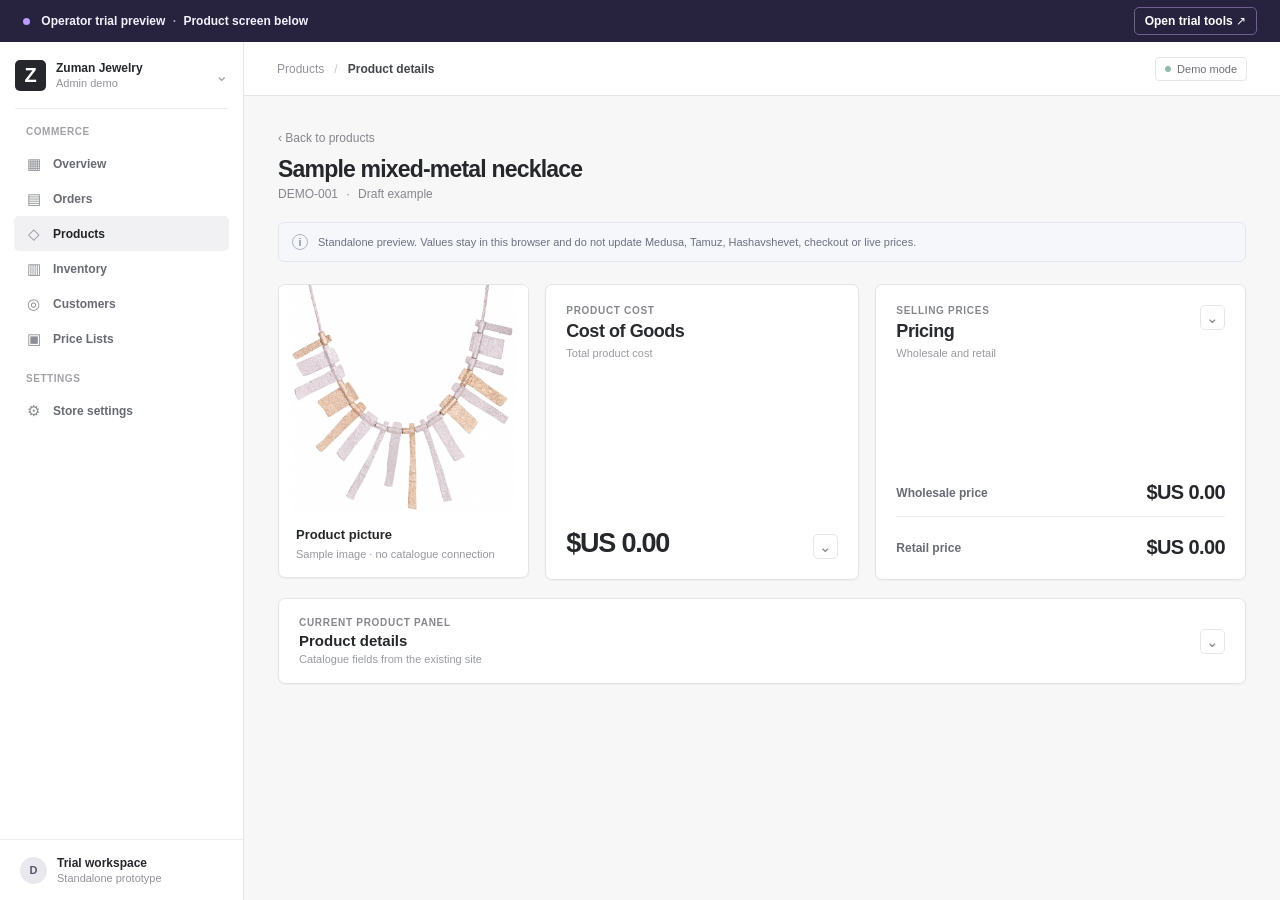
==== product-economics/index.html @ 05da5d75 "Mirror current product fields and replace gemstone choices" ====
<!doctype html>
<html lang="en">
<head>
  <meta charset="utf-8">
  <meta name="viewport" content="width=device-width,initial-scale=1">
  <title>Product details | Zuman Admin Trial</title>
  <meta name="description" content="Standalone Medusa-style product cost and pricing trial.">
  <link rel="stylesheet" href="./style.css">
  <script src="./app.js" defer></script>
</head>
<body>
  <div class="trial-rail">
    <span><span class="rail-dot"></span> Operator trial preview <span class="rail-separator">·</span> Product screen below</span>
    <button type="button" id="openTrial" class="rail-button">Open trial tools <span aria-hidden="true">↗</span></button>
  </div>
  <div class="app-shell">
    <aside class="sidebar" aria-label="Admin navigation">
      <div class="store-switch"><span class="store-icon">Z</span><span><strong>Zuman Jewelry</strong><small>Admin demo</small></span><span class="chevron">⌄</span></div>
      <div class="nav-group"><span class="nav-label">Commerce</span><span class="nav-item"><span class="nav-icon">▦</span>Overview</span><span class="nav-item"><span class="nav-icon">▤</span>Orders</span><span class="nav-item active" aria-current="page"><span class="nav-icon">◇</span>Products</span><span class="nav-item"><span class="nav-icon">▥</span>Inventory</span><span class="nav-item"><span class="nav-icon">◎</span>Customers</span><span class="nav-item"><span class="nav-icon">▣</span>Price Lists</span></div>
      <div class="nav-group"><span class="nav-label">Settings</span><span class="nav-item"><span class="nav-icon">⚙</span>Store settings</span></div>
      <div class="sidebar-bottom"><span class="avatar">D</span><span><strong>Trial workspace</strong><small>Standalone prototype</small></span></div>
    </aside>
    <div class="main-shell">
      <header class="topbar"><div class="breadcrumb"><span>Products</span><span class="crumb-sep">/</span><strong>Product details</strong></div><span class="demo-pill"><span class="demo-dot"></span> Demo mode</span></header>
      <main class="page">
        <div class="page-heading"><div><span class="back-link">‹ Back to products</span><h1>Sample mixed-metal necklace</h1><p><span id="productCodePreview">DEMO-001</span> <span class="dot-sep">·</span> Draft example</p></div></div>
        <div class="notice" role="note"><span class="notice-icon">i</span><span>Standalone preview. Values stay in this browser and do not update Medusa, Tamuz, Hashavshevet, checkout or live prices.</span></div>
        <div class="key-grid">
          <section class="card image-card" aria-label="Sample product picture">
            <div class="image-wrap"><img id="productPhoto" src="./sample-product.png" alt="Sample mixed-metal necklace supplied for the prototype"></div>
            <div class="image-caption"><strong>Product picture</strong><span id="productImageCaption">Sample image · no catalogue connection</span></div>
          </section>
          <details id="costPanel" class="card detail-card cost-card">
            <summary>
              <span class="summary-heading"><span class="eyebrow">Product cost</span><strong>Cost of Goods</strong><small>Total product cost</small></span>
              <span class="summary-bottom"><strong id="costOverview" class="overview-value">$US 0.00</strong><span class="expand-control" aria-hidden="true">⌄</span></span>
            </summary>
            <div class="detail-body">
              <div class="field-row">
                <label for="totalCost">Total Product Cost <span class="help" tabindex="0" aria-label="Total Product Cost help">?<span class="tip">Your known manufacturing cost for one product. Optional components do not change this number unless you apply their subtotal.</span></span></label>
                <div class="input-money"><span>$US</span><input id="totalCost" type="number" min="0" step="0.01" inputmode="decimal" placeholder="0.00"><small>per product</small></div>
              </div>
              <div class="component-section">
                <div class="section-label"><strong>Components</strong><small>Optional. Add only those used in this product.</small></div>
                <div id="componentFields" class="component-fields"><p class="empty-components">No components added</p></div>
                <label class="select-label" for="componentSelect">Add a component</label>
                <select id="componentSelect" class="component-select" aria-label="Add a component">
                  <option value="">+ Add component</option>
                  <option value="silver">Silver</option>
                  <option value="gold">Gold</option>
                  <option value="brass">Brass</option>
                  <option value="gemstones">Gemstones</option>
                  <option value="production">Production</option>
                  <option value="plating">Plating</option>
                  <option value="packaging">Packaging</option>
                  <option value="other">Other</option>
                </select>
                <div id="dealerMarkupRow" class="dealer-markup" hidden><label for="dealerMarkup">Dealer markup <span class="help" tabindex="0" aria-label="Dealer markup help">?<span class="tip">Added to live metal spot rates and entered supplier quotes for this product. Default 5%; editable.</span></span></label><div class="input-money"><input id="dealerMarkup" type="number" min="0" step="0.1" inputmode="decimal" value="5"><span>%</span></div></div>
                <div class="calc-row"><span>Component subtotal</span><strong id="componentSubtotal">$US 0.00</strong></div>
                <button type="button" class="btn btn-secondary" id="adoptSubtotal" disabled>Use subtotal as total cost</button>
                <p id="componentsStatus" class="action-status" role="status" aria-live="polite"></p>
              </div>
            </div>
          </details>
          <details id="pricingPanel" class="card detail-card pricing-card">
            <summary>
              <span class="summary-heading"><span class="eyebrow">Selling prices</span><strong>Pricing</strong><small>Wholesale and retail</small></span>
              <span class="price-overview">
                <span><small>Wholesale price</small><strong id="wholesaleOverview">$US 0.00</strong></span>
                <span><small>Retail price</small><strong id="retailOverview">$US 0.00</strong></span>
              </span>
              <span class="expand-control" aria-hidden="true">⌄</span>
            </summary>
            <div class="detail-body">
              <div class="field-row">
                <label for="commercialBase">Base price <span class="help" tabindex="0" aria-label="Base price help">?<span class="tip">The operator-entered pricing floor for this product. Wholesale and retail prices are this base multiplied by their respective factors. It is independent of Cost of Goods.</span></span></label>
                <div class="input-money"><span>$US</span><input id="commercialBase" type="number" min="0" step="0.01" inputmode="decimal" placeholder="0.00"><small>per product</small></div>
                <p class="helper">The pricing floor is entered separately from manufacturing cost.</p>
              </div>
              <button type="button" class="btn btn-secondary copy-button" id="copyCost">Use total cost as base price</button>
              <div class="multiplier-grid">
                <div class="field-row"><label for="wholesaleMultiplier">Wholesale multiplier <span class="help" tabindex="0" aria-label="Wholesale multiplier help">?<span class="tip">Applied to the base price. For example, 2× gives a wholesale price twice the base.</span></span></label><div class="input-money"><span>×</span><input id="wholesaleMultiplier" type="number" min="0" step="0.01" inputmode="decimal" placeholder="e.g. 2.00"></div></div>
                <div class="field-row"><label for="retailMultiplier">Retail multiplier <span class="help" tabindex="0" aria-label="Retail multiplier help">?<span class="tip">Applied to the base price. For example, 4× is equivalent to a 300% markup on the base.</span></span></label><div class="input-money"><span>×</span><input id="retailMultiplier" type="number" min="0" step="0.01" inputmode="decimal" placeholder="e.g. 4.00"></div></div>
              </div>
              <p id="pricingStatus" class="action-status" role="status" aria-live="polite"></p>
              <p class="helper">No multiplier is prefilled. These are trial calculations; taxes, discounts and country rules are excluded.</p>
            </div>
          </details>
        </div>
        <details id="catalogPanel" class="card catalog-card">
          <summary><span><span class="eyebrow">Current product panel</span><strong>Product details</strong><small>Catalogue fields from the existing site</small></span><span class="expand-control" aria-hidden="true">⌄</span></summary>
          <div class="catalog-body">
            <p class="catalog-note">These fields document the existing product panel. The current-site price is a reference field; it does not set the trial’s wholesale or retail prices.</p>
            <div class="catalog-grid">
              <div class="field-row"><label for="catalogSection">Section</label><input id="catalogSection" class="text-input" list="sectionSuggestions" placeholder="e.g. Bracelets"><datalist id="sectionSuggestions"><option value="Bracelets"></datalist></div>
              <div class="field-row"><label for="catalogCode">Code</label><input id="catalogCode" class="text-input" maxlength="80" placeholder="e.g. BD148"></div>
              <fieldset class="catalog-fieldset span-full"><legend>Category</legend><div class="choice-grid" id="catalogCategories">
                <label><input type="checkbox" value="Ancient roman glass">Ancient roman glass</label><label><input type="checkbox" value="Glass">Glass</label><label><input type="checkbox" value="Gold">Gold</label><label><input type="checkbox" value="Hearts & Love">Hearts &amp; Love</label><label><input type="checkbox" value="Religious">Religious</label><label><input type="checkbox" value="Rings">Rings</label><label><input type="checkbox" value="Silver & Gold">Silver &amp; Gold</label><label><input type="checkbox" value="Solid">Solid</label><label><input type="checkbox" value="Sterling Silver">Sterling Silver</label><label><input type="checkbox" value="Sterling with pearls">Sterling with pearls</label><label><input type="checkbox" value="Stones incorporated">Stones incorporated</label><label><input type="checkbox" value="Watches">Watches</label>
              </div></fieldset>
              <fieldset class="catalog-fieldset"><legend>Metal</legend><div class="choice-inline" id="catalogMetals"><label><input type="checkbox" value="Gold">Gold</label><label><input type="checkbox" value="Silver">Silver</label></div></fieldset>
              <div class="field-row"><label for="catalogTotalWeight">Total weight</label><div class="input-money"><input id="catalogTotalWeight" type="number" min="0" step="any" inputmode="decimal"><small>g</small></div></div>
              <div class="field-row"><label for="catalogGoldWeight">Gold weight</label><div class="input-money"><input id="catalogGoldWeight" type="number" min="0" step="any" inputmode="decimal"><small>g</small></div></div>
              <div class="field-row"><label for="catalogSilverWeight">Silver weight</label><div class="input-money"><input id="catalogSilverWeight" type="number" min="0" step="any" inputmode="decimal"><small>g</small></div></div>
              <div class="field-row span-full"><label>Gemstones</label><div class="catalog-stone-grid"><select id="catalogStone1" class="text-input" aria-label="Gemstone 1"></select><select id="catalogStone2" class="text-input" aria-label="Gemstone 2"></select><select id="catalogStone3" class="text-input" aria-label="Gemstone 3"></select></div></div>
              <div class="field-row"><label for="catalogPrice">Price · current site <span class="help" tabindex="0" aria-label="Current-site price help">?<span class="tip">A reference to the existing site's Price field. It is saved with trial entries but never used in cost, wholesale or retail calculations.</span></span></label><div class="input-money"><input id="catalogPrice" type="number" min="0" step="0.01" inputmode="decimal" placeholder="0.00"></div></div>
              <div class="field-row"><label for="catalogSizes">Sizes</label><input id="catalogSizes" class="text-input" list="sizeSuggestions" placeholder="None or size labels"><datalist id="sizeSuggestions"><option value="None"></datalist></div>
              <fieldset class="catalog-fieldset"><legend>Show</legend><div class="choice-inline"><label><input type="radio" name="catalogStatus" value="Active" checked>Active</label><label><input type="radio" name="catalogStatus" value="Inactive">Inactive</label></div><div class="choice-inline audience-row"><label><input type="radio" name="catalogAudience" value="All users" checked>All users</label><label><input type="radio" name="catalogAudience" value="Only registered">Only registered</label></div></fieldset>
              <fieldset class="catalog-fieldset"><legend>Websites</legend><div class="choice-inline" id="catalogWebsites"><label><input type="checkbox" value="General" checked>General</label><label><input type="checkbox" value="Russian">Russian</label></div></fieldset>
              <div class="field-row span-full"><label for="catalogDescription">Description · all users</label><textarea id="catalogDescription" class="text-input" rows="3"></textarea></div>
              <div class="field-row span-full"><label for="catalogInternalNote">Internal note · admin</label><textarea id="catalogInternalNote" class="text-input" rows="3"></textarea></div>
              <div class="field-row span-full"><label for="catalogImage">Image</label><input id="catalogImage" class="text-input file-input" type="file" accept="image/*"><p id="catalogImageStatus" class="helper">Selecting an image previews it here. Trial entries record its file name only.</p></div>
              <div class="field-row span-full"><label for="relatedProductInput">Related products</label><div class="related-input"><input id="relatedProductInput" class="text-input" maxlength="80" placeholder="Enter product code"><button type="button" id="addRelatedProduct" class="btn btn-secondary">Add</button></div><div id="relatedProducts" class="related-list"></div></div>
            </div>
          </div>
        </details>
      </main>
    </div>
  </div>
  <div id="trialBackdrop" class="trial-backdrop" hidden></div>
  <aside id="trialDrawer" class="trial-drawer" aria-label="Trial reporting tools" hidden>
    <div class="drawer-header"><div><span class="eyebrow">Separate trial tools</span><h2>Record feedback</h2></div><button type="button" id="closeTrial" class="close-button" aria-label="Close trial tools">×</button></div>
    <p class="drawer-intro">This panel collects examples for the one-week review. It is outside the proposed product admin screen.</p>
    <div class="drawer-fields"><div class="field-row"><label for="productReference">Product reference</label><input id="productReference" class="text-input" maxlength="80" placeholder="SKU or sample name (optional)"></div><div class="field-row"><label for="feedback">Operator feedback</label><textarea id="feedback" class="text-input" maxlength="500" rows="4" placeholder="What worked or felt unclear? (optional)"></textarea></div></div>
    <div class="drawer-actions"><button type="button" class="btn btn-primary" id="saveEntry">Save trial entry</button><button type="button" class="btn btn-secondary" id="exportEntries">Export CSV</button><button type="button" class="link-button" id="newEntry">Reset product fields</button></div>
    <p id="saveStatus" class="action-status" role="status" aria-live="polite"></p>
    <div class="saved-section"><div class="saved-heading"><h3>Saved trial entries <span id="savedCount" class="count-badge">0</span></h3><small>Stored only in this browser</small></div><div id="entriesList" class="entries-list"><p class="empty-state">No entries saved yet.</p></div><button type="button" id="clearEntries" class="link-button">Clear saved entries</button></div>
  </aside>
</body>
</html>
---- product-economics/style.css ----
:root {
  color-scheme: light;
  font-family: Inter, ui-sans-serif, -apple-system, BlinkMacSystemFont, "Segoe UI", sans-serif;
  color: #25272b;
  background: #f7f7f8;
  font-synthesis: none;
}
* { box-sizing: border-box; }
body { margin: 0; min-width: 320px; }
button, input, select, textarea { font: inherit; }
button { cursor: pointer; }
button:disabled { cursor: not-allowed; opacity: .55; }
[hidden] { display: none !important; }
.trial-rail { height: 42px; display: flex; justify-content: space-between; align-items: center; gap: 12px; padding: 0 23px; background: #27223d; color: #f4f1ff; font-size: 12px; font-weight: 600; }
.rail-dot { display: inline-block; width: 7px; height: 7px; margin-right: 8px; border-radius: 50%; background: #ba9dff; }
.rail-separator { margin: 0 4px; color: #a99bc8; }
.rail-button { color: #fff; background: transparent; border: 1px solid #70628c; border-radius: 5px; padding: 6px 10px; font-size: 12px; font-weight: 650; }
.rail-button:hover, .rail-button:focus-visible { background: #403657; }
.app-shell { display: flex; min-height: calc(100vh - 42px); }
.sidebar { width: 244px; flex: 0 0 244px; background: #fff; border-right: 1px solid #e5e5e8; display: flex; flex-direction: column; }
.store-switch { min-height: 67px; margin: 0 15px; border-bottom: 1px solid #eeeeef; display: flex; align-items: center; gap: 10px; }
.store-icon { width: 31px; height: 31px; display: grid; place-items: center; flex: 0 0 31px; border-radius: 5px; background: #26272b; color: #fff; font-size: 20px; font-weight: 800; }
.store-switch strong, .sidebar-bottom strong { display: block; font-size: 12px; }
.store-switch small, .sidebar-bottom small { display: block; color: #92939a; font-size: 11px; margin-top: 2px; }
.chevron { margin-left: auto; color: #a2a3a8; }
.nav-group { padding: 17px 14px 0; }
.nav-label { display: block; color: #a1a2a8; text-transform: uppercase; letter-spacing: .055em; font-size: 10px; font-weight: 700; padding: 0 12px 9px; }
.nav-item { display: flex; align-items: center; gap: 12px; height: 35px; padding: 0 12px; border-radius: 5px; color: #696b73; font-size: 12px; font-weight: 550; }
.nav-item.active { color: #222428; background: #f1f1f3; font-weight: 700; }
.nav-icon { width: 15px; color: #8c8e95; text-align: center; font-size: 15px; }
.sidebar-bottom { display: flex; gap: 10px; align-items: center; padding: 16px 20px; margin-top: auto; border-top: 1px solid #ededf0; }
.avatar { width: 27px; height: 27px; display: grid; place-items: center; border-radius: 50%; background: #eae8ef; color: #5b536b; font-size: 11px; font-weight: 700; }
.main-shell { min-width: 0; flex: 1; }
.topbar { height: 54px; display: flex; align-items: center; justify-content: space-between; padding: 0 33px; background: #fff; border-bottom: 1px solid #e5e5e8; }
.breadcrumb { display: flex; align-items: center; gap: 10px; color: #93949a; font-size: 12px; }
.breadcrumb strong { color: #44464c; font-weight: 650; }
.crumb-sep { color: #c7c8cb; }
.demo-pill { display: flex; gap: 6px; align-items: center; color: #6c6d74; border: 1px solid #e6e6e9; border-radius: 4px; padding: 5px 9px; font-size: 11px; }
.demo-dot { width: 6px; height: 6px; border-radius: 50%; background: #95b9aa; }
.page { max-width: 1400px; padding: 32px 34px 64px; }
.page-heading { margin-bottom: 21px; }
.back-link { display: inline-block; color: #85868e; font-size: 12px; margin-bottom: 11px; }
h1, h2, h3, p { margin-top: 0; }
h1 { font-size: 23px; letter-spacing: -.035em; margin-bottom: 4px; }
.page-heading p { margin: 0; font-size: 12px; color: #85868d; }
.dot-sep { margin: 0 5px; }
.notice { display: flex; align-items: center; gap: 10px; margin-bottom: 22px; min-height: 40px; padding: 10px 13px; border: 1px solid #e4e7ec; border-radius: 6px; background: #f5f7fa; color: #6c7280; font-size: 11px; }
.notice-icon { display: grid; place-items: center; width: 16px; height: 16px; flex: 0 0 16px; border: 1px solid #aeb4bf; border-radius: 50%; color: #8e96a4; font-size: 11px; font-weight: 800; }
.key-grid { --collapsed-height: 294px; display: grid; grid-template-columns: minmax(215px,.8fr) minmax(275px,1fr) minmax(330px,1.18fr); gap: 16px; align-items: start; }
.card { background: #fff; border: 1px solid #e4e4e8; border-radius: 7px; box-shadow: 0 1px 2px #2020300a; }
.image-card { overflow: hidden; height: var(--collapsed-height); display: flex; flex-direction: column; }
.image-wrap { flex: 1; min-height: 0; background: #fff; }
.image-wrap img { width: 100%; height: 100%; display: block; object-fit: contain; }
.image-caption { padding: 15px 17px; display: flex; flex-direction: column; gap: 5px; }
.image-caption strong { font-size: 13px; }
.image-caption span { color: #96979e; font-size: 11px; line-height: 1.4; }
.detail-card { overflow: visible; }
.detail-card summary { list-style: none; cursor: pointer; min-height: var(--collapsed-height); padding: 20px; display: flex; flex-direction: column; position: relative; }
.detail-card summary::-webkit-details-marker { display: none; }
.detail-card summary:focus-visible { outline: 2px solid #8c88d2; outline-offset: 2px; border-radius: 7px; }
.summary-heading { display: flex; flex-direction: column; gap: 5px; }
.eyebrow { color: #85878d; font-size: 10px; text-transform: uppercase; letter-spacing: .07em; font-weight: 700; }
.summary-heading > strong { color: #292b30; font-size: 18px; letter-spacing: -.025em; }
.summary-heading > small { color: #9a9ba1; font-size: 11px; }
.summary-bottom { display: flex; align-items: end; justify-content: space-between; margin-top: auto; }
.overview-value { font-size: 27px; letter-spacing: -.045em; }
.expand-control { display: grid; place-items: center; width: 25px; height: 25px; border: 1px solid #e6e6e9; border-radius: 5px; color: #83858b; font-size: 15px; line-height: 1; transition: transform .15s; }
details[open] > summary .expand-control { transform: rotate(180deg); }
.price-overview { display: flex; flex-direction: column; gap: 19px; margin-top: auto; }
.price-overview > span { display: flex; align-items: center; justify-content: space-between; gap: 8px; padding-bottom: 12px; border-bottom: 1px solid #efeff1; }
.price-overview > span:last-child { border-bottom: 0; padding-bottom: 0; }
.price-overview small { color: #686b73; font-size: 12px; font-weight: 600; }
.price-overview strong { font-size: 20px; letter-spacing: -.03em; }
.pricing-card summary > .expand-control { position: absolute; right: 20px; top: 20px; }
.detail-body { border-top: 1px solid #ededf0; padding: 20px; }
.field-row { margin-bottom: 16px; }
.field-row label { display: inline-block; margin-bottom: 7px; color: #3f4248; font-size: 12px; font-weight: 650; }
.input-money { display: flex; align-items: center; min-height: 38px; border: 1px solid #dcdde1; border-radius: 5px; background: #fff; box-shadow: 0 1px 2px #00000008; }
.input-money:focus-within { border-color: #8e8bda; box-shadow: 0 0 0 2px #8e8bda23; }
.input-money > span { padding: 0 12px; color: #65676f; font-weight: 650; font-size: 12px; }
.input-money input { min-width: 0; width: 100%; height: 36px; border: 0; outline: 0; background: transparent; color: #25272b; font-size: 13px; }
.input-money input::-webkit-inner-spin-button { appearance: none; }
.input-money small { white-space: nowrap; padding: 0 10px 0 4px; color: #999ba1; font-size: 10px; }
.helper { color: #999ba1; font-size: 11px; line-height: 1.45; margin: 7px 0 0; }
.help { display: inline-grid; place-items: center; position: relative; top: -1px; width: 14px; height: 14px; border: 1px solid #c6c8cd; border-radius: 50%; color: #9799a0; font-size: 10px; font-weight: 700; cursor: help; }
.tip { display: none; position: absolute; z-index: 20; left: -7px; bottom: calc(100% + 8px); width: 226px; padding: 9px 10px; border-radius: 5px; background: #282a30; color: #fff; font-size: 11px; font-weight: 450; line-height: 1.45; text-align: left; box-shadow: 0 8px 25px #0002; }
.help:hover .tip, .help:focus .tip { display: block; }
.section-label { display: flex; flex-direction: column; gap: 3px; }
.section-label strong { font-size: 12px; }
.section-label small { color: #9799a0; font-size: 11px; }
.component-section { padding-top: 16px; border-top: 1px solid #efeff1; }
.component-fields { margin: 13px 0 10px; }
.empty-components { color: #a0a1a8; font-size: 11px; margin: 0; padding: 9px 0; }
.component-field { display: grid; grid-template-columns: minmax(0,1fr) 108px 27px; align-items: center; gap: 7px; margin-bottom: 9px; }
.component-field label { margin: 0; font-size: 12px; font-weight: 600; }
.component-field .input-money { min-height: 33px; }
.component-field .input-money input { height: 31px; }
.component-field .input-money > span { padding: 0 7px; }
.detailed-component { grid-template-columns: minmax(0,1fr) 27px; padding: 11px; border: 1px solid #e9e9ed; border-radius: 5px; align-items: start; }
.detailed-component > label { align-self: center; }
.detailed-component > .remove-component { grid-column: 2; grid-row: 1; }
.metal-fields, .gemstone-fields { grid-column: 1 / -1; min-width: 0; }
.metal-fields { display: grid; grid-template-columns: minmax(90px,1fr) minmax(110px,1.2fr); gap: 8px; align-items: end; }
.component-subfield { min-width: 0; }
.component-subfield label { display: block; color: #72747b; font-size: 10px; font-weight: 600; margin-bottom: 5px; }
.component-subfield .input-money { width: 100%; }
.component-subfield .input-money small { padding-right: 7px; }
.metal-quote { min-width: 0; display: flex; align-items: center; flex-wrap: wrap; gap: 2px 8px; }
.rate-note { color: #81838b; font-size: 10px; line-height: 1.4; }
.metal-amount { font-size: 13px; justify-self: end; grid-column: 1 / -1; }
.dealer-markup { display: flex; gap: 10px; align-items: center; justify-content: space-between; margin-top: 12px; padding: 9px 0; border-top: 1px solid #eeeef1; font-size: 11px; font-weight: 650; }
.dealer-markup .input-money { width: 90px; min-height: 32px; }
.dealer-markup .input-money input { height: 30px; padding-left: 9px; }
.dealer-markup .input-money > span { padding: 0 8px; }
.gemstone-fields .helper { margin: 0 0 9px; }
.stone-row { display: grid; grid-template-columns: repeat(2,minmax(0,1fr)); gap: 7px; padding: 10px 0; border-top: 1px solid #eeeef1; }
.stone-row .stone-amount { justify-self: start; font-size: 12px; }
.stone-row .link-button { justify-self: end; }
.stone-row .text-input { height: 33px; min-height: 33px; }
.legacy-field { grid-column: 1 / -1; padding-top: 8px; border-top: 1px solid #eeeef1; }
.legacy-field small { display: block; color: #81838b; font-size: 10px; margin-top: 5px; }
.remove-component { width: 27px; height: 27px; border: 0; background: transparent; color: #a1a3aa; border-radius: 4px; font-size: 19px; line-height: 1; }
.remove-component:hover, .remove-component:focus-visible { color: #3c3e44; background: #f1f1f3; }
.select-label { display: block; color: #72747b; font-size: 10px; font-weight: 600; margin-bottom: 5px; }
.component-select { width: 100%; min-height: 36px; border: 1px dashed #cfd0d6; border-radius: 5px; background: #fff; color: #5b5f67; padding: 0 9px; font-size: 12px; cursor: pointer; }
.component-select:focus-visible { outline: 2px solid #8e8bda; }
.calc-row { display: flex; align-items: center; justify-content: space-between; border-top: 1px solid #efeff1; padding: 15px 0 12px; margin-top: 15px; font-size: 11px; color: #757780; }
.calc-row strong { color: #2c2e34; font-size: 14px; }
.btn { min-height: 34px; border-radius: 5px; padding: 0 11px; font-size: 11px; font-weight: 700; white-space: nowrap; }
.btn-secondary { background: #fff; border: 1px solid #d9d9de; color: #4c4e55; box-shadow: 0 1px 2px #0000000c; }
.btn-secondary:not(:disabled):hover { background: #f7f7f8; }
.btn-primary { background: #25262b; color: #fff; border: 1px solid #25262b; }
.btn-primary:hover { background: #404149; }
.action-status { color: #5d6b68; font-size: 11px; line-height: 1.45; min-height: 0; margin: 8px 0 0; }
.copy-button { margin: -2px 0 18px; }
.multiplier-grid { display: grid; grid-template-columns: 1fr 1fr; gap: 10px; }
.multiplier-grid .field-row { min-width: 0; }
.catalog-card { margin-top: 18px; }
.catalog-card summary { list-style: none; cursor: pointer; padding: 18px 20px; display: flex; align-items: center; justify-content: space-between; gap: 12px; }
.catalog-card summary::-webkit-details-marker { display: none; }
.catalog-card summary > span:first-child { display: flex; flex-direction: column; gap: 4px; }
.catalog-card summary strong { font-size: 15px; }
.catalog-card summary small { color: #999ba1; font-size: 11px; }
.catalog-card summary:focus-visible { outline: 2px solid #8c88d2; outline-offset: 2px; }
.catalog-body { border-top: 1px solid #ededf0; padding: 20px; }
.catalog-note { color: #777983; font-size: 11px; line-height: 1.5; margin: 0 0 18px; }
.catalog-grid { display: grid; grid-template-columns: repeat(2,minmax(0,1fr)); gap: 0 20px; }
.catalog-grid .span-full { grid-column: 1 / -1; }
.catalog-grid .field-row { min-width: 0; }
.catalog-fieldset { border: 1px solid #e6e6e9; border-radius: 5px; padding: 12px; margin: 0 0 16px; min-width: 0; }
.catalog-fieldset legend { color: #3f4248; font-size: 12px; font-weight: 650; padding: 0 4px; }
.choice-grid { display: grid; grid-template-columns: repeat(3,minmax(0,1fr)); gap: 9px 13px; }
.choice-grid label, .choice-inline label { display: flex; align-items: center; gap: 7px; color: #51545c; font-size: 11px; font-weight: 500; }
.choice-grid input, .choice-inline input { accent-color: #4f5776; margin: 0; }
.choice-inline { display: flex; align-items: center; flex-wrap: wrap; gap: 14px; min-height: 29px; }
.audience-row { border-top: 1px solid #eeeef1; margin-top: 7px; padding-top: 7px; }
.catalog-stone-grid { display: grid; grid-template-columns: repeat(3,minmax(0,1fr)); gap: 8px; }
.file-input { height: auto; }
.related-input { display: flex; gap: 8px; }
.related-input .text-input { flex: 1; }
.related-list { display: flex; flex-wrap: wrap; gap: 7px; margin-top: 9px; }
.related-item { display: flex; align-items: center; gap: 6px; border: 1px solid #e1e1e6; background: #fafafb; border-radius: 4px; padding: 3px 6px 3px 8px; font-size: 11px; }
.related-item button { border: 0; background: transparent; color: #787a83; font-size: 15px; padding: 0 2px; line-height: 1; }
.trial-backdrop { position: fixed; z-index: 50; inset: 0; background: #24203266; }
.trial-drawer { position: fixed; z-index: 51; top: 0; right: 0; bottom: 0; width: min(440px,100vw); overflow-y: auto; background: #faf9fd; box-shadow: -12px 0 45px #18142d2b; padding: 24px; }
.drawer-header { display: flex; justify-content: space-between; align-items: start; }
.drawer-header .eyebrow { color: #7d6a9f; }
.drawer-header h2 { margin: 5px 0 0; font-size: 20px; letter-spacing: -.03em; }
.close-button { border: 0; background: #eeeaf5; color: #6c607e; width: 27px; height: 27px; border-radius: 5px; font-size: 20px; line-height: 1; }
.drawer-intro { margin: 19px 0 24px; padding: 11px 12px; border-left: 3px solid #b9a0df; background: #f2edf9; color: #675f73; font-size: 12px; line-height: 1.5; }
.drawer-fields .field-row { margin-bottom: 17px; }
.text-input { width: 100%; min-height: 36px; border: 1px solid #d9d6df; border-radius: 5px; background: #fff; padding: 8px 10px; outline: 0; font-size: 12px; color: #2c2c32; }
.text-input:focus { border-color: #a18ac4; box-shadow: 0 0 0 2px #a18ac42c; }
textarea.text-input { resize: vertical; min-height: 88px; }
.drawer-actions { display: flex; flex-wrap: wrap; gap: 8px; align-items: center; }
.link-button { border: 0; background: transparent; color: #6e6282; font-size: 11px; font-weight: 650; padding: 7px 3px; }
.link-button:hover { text-decoration: underline; }
.saved-section { border-top: 1px solid #e2dee9; padding-top: 22px; margin-top: 30px; }
.saved-heading { display: flex; justify-content: space-between; align-items: center; gap: 10px; }
.saved-heading h3 { margin: 0; font-size: 13px; }
.saved-heading small { color: #918b9b; font-size: 10px; }
.count-badge { display: inline-grid; place-items: center; min-width: 17px; height: 17px; padding: 0 4px; background: #e9e4f0; border-radius: 4px; color: #766789; font-size: 10px; }
.entries-list { margin: 16px 0; }
.empty-state { color: #a2a0a9; font-size: 11px; }
.entry { border: 1px solid #e3dee9; border-radius: 5px; background: #fff; padding: 11px; margin-bottom: 8px; }
.entry-head { display: flex; justify-content: space-between; gap: 10px; font-size: 12px; }
.entry > small { display: block; color: #a0a0a7; margin-top: 4px; font-size: 10px; }
.entry-actions { display: flex; gap: 12px; margin-top: 7px; }
@media (max-width: 1130px) { .key-grid { --collapsed-height: 260px; grid-template-columns: minmax(210px,.8fr) minmax(270px,1.2fr); } .pricing-card { grid-column: 1 / -1; } }
@media (max-width: 760px) { .sidebar { display: none; } .topbar { padding: 0 18px; } .page { padding: 22px 16px 60px; } .trial-rail { padding: 0 12px; font-size: 10px; } .key-grid { --collapsed-height: 175px; grid-template-columns: 1fr; } .pricing-card { grid-column: auto; } .image-card { display: grid; grid-template-columns: 130px 1fr; } .image-wrap { height: 100%; } .image-caption { justify-content: center; } .choice-grid { grid-template-columns: repeat(2,minmax(0,1fr)); } }
@media (max-width: 470px) { .notice { align-items: start; } .multiplier-grid, .catalog-grid, .catalog-stone-grid { grid-template-columns: 1fr; gap: 0; } .catalog-grid .span-full { grid-column: auto; } .choice-grid { grid-template-columns: 1fr; } .trial-drawer { padding: 18px; } .trial-rail > span { max-width: 50%; overflow: hidden; white-space: nowrap; text-overflow: ellipsis; } }
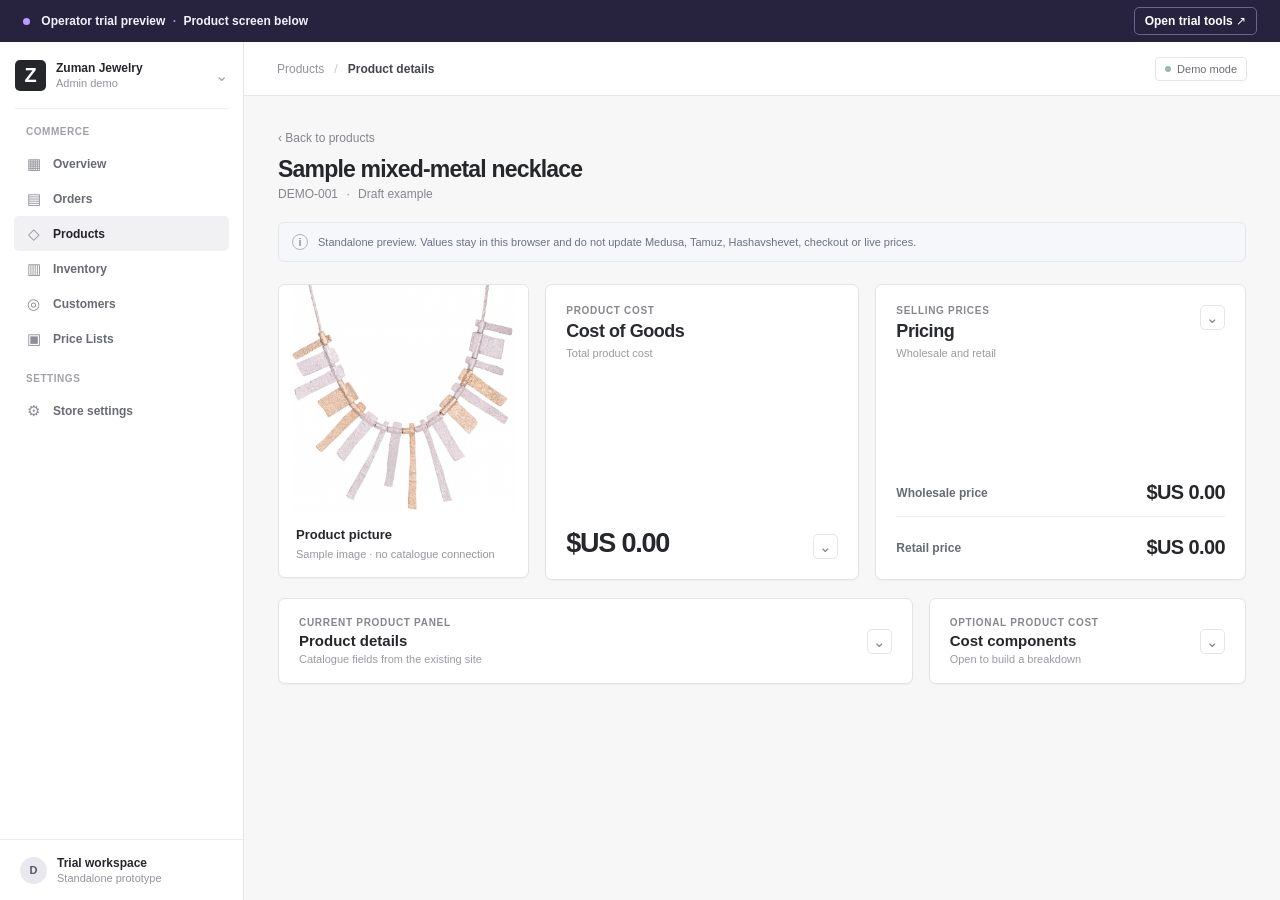
==== commit 754b7b31: "Use exact section choices and two-plus-one product layout" ====
--- a/product-economics/index.html
+++ b/product-economics/index.html
@@ -40,26 +40,8 @@
                 <label for="totalCost">Total Product Cost <span class="help" tabindex="0" aria-label="Total Product Cost help">?<span class="tip">Your known manufacturing cost for one product. Optional components do not change this number unless you apply their subtotal.</span></span></label>
                 <div class="input-money"><span>$US</span><input id="totalCost" type="number" min="0" step="0.01" inputmode="decimal" placeholder="0.00"><small>per product</small></div>
               </div>
-              <div class="component-section">
-                <div class="section-label"><strong>Components</strong><small>Optional. Add only those used in this product.</small></div>
-                <div id="componentFields" class="component-fields"><p class="empty-components">No components added</p></div>
-                <label class="select-label" for="componentSelect">Add a component</label>
-                <select id="componentSelect" class="component-select" aria-label="Add a component">
-                  <option value="">+ Add component</option>
-                  <option value="silver">Silver</option>
-                  <option value="gold">Gold</option>
-                  <option value="brass">Brass</option>
-                  <option value="gemstones">Gemstones</option>
-                  <option value="production">Production</option>
-                  <option value="plating">Plating</option>
-                  <option value="packaging">Packaging</option>
-                  <option value="other">Other</option>
-                </select>
-                <div id="dealerMarkupRow" class="dealer-markup" hidden><label for="dealerMarkup">Dealer markup <span class="help" tabindex="0" aria-label="Dealer markup help">?<span class="tip">Added to live metal spot rates and entered supplier quotes for this product. Default 5%; editable.</span></span></label><div class="input-money"><input id="dealerMarkup" type="number" min="0" step="0.1" inputmode="decimal" value="5"><span>%</span></div></div>
-                <div class="calc-row"><span>Component subtotal</span><strong id="componentSubtotal">$US 0.00</strong></div>
-                <button type="button" class="btn btn-secondary" id="adoptSubtotal" disabled>Use subtotal as total cost</button>
-                <p id="componentsStatus" class="action-status" role="status" aria-live="polite"></p>
-              </div>
+              <p class="helper">Optional component estimates are in Cost components below.</p>
+              <button type="button" class="btn btn-secondary" id="openComponents">Add cost components</button>
             </div>
           </details>
           <details id="pricingPanel" class="card detail-card pricing-card">
@@ -87,12 +69,13 @@
             </div>
           </details>
         </div>
+        <div class="lower-grid">
         <details id="catalogPanel" class="card catalog-card">
           <summary><span><span class="eyebrow">Current product panel</span><strong>Product details</strong><small>Catalogue fields from the existing site</small></span><span class="expand-control" aria-hidden="true">⌄</span></summary>
           <div class="catalog-body">
             <p class="catalog-note">These fields document the existing product panel. The current-site price is a reference field; it does not set the trial’s wholesale or retail prices.</p>
             <div class="catalog-grid">
-              <div class="field-row"><label for="catalogSection">Section</label><input id="catalogSection" class="text-input" list="sectionSuggestions" placeholder="e.g. Bracelets"><datalist id="sectionSuggestions"><option value="Bracelets"></datalist></div>
+              <div class="field-row"><label for="catalogSection">Section</label><select id="catalogSection" class="text-input"><option value="">Choose section</option><option value="Rings">Rings</option><option value="Necklaces">Necklaces</option><option value="Earrings">Earrings</option><option value="Bracelets">Bracelets</option><option value="Watches">Watches</option><option value="Pins &amp; Brooches">Pins &amp; Brooches</option><option value="Religious">Religious</option><option value="Man's Jewelry">Man's Jewelry</option><option value="Beads">Beads</option><option value="Closeout">Closeout</option></select></div>
               <div class="field-row"><label for="catalogCode">Code</label><input id="catalogCode" class="text-input" maxlength="80" placeholder="e.g. BD148"></div>
               <fieldset class="catalog-fieldset span-full"><legend>Category</legend><div class="choice-grid" id="catalogCategories">
                 <label><input type="checkbox" value="Ancient roman glass">Ancient roman glass</label><label><input type="checkbox" value="Glass">Glass</label><label><input type="checkbox" value="Gold">Gold</label><label><input type="checkbox" value="Hearts & Love">Hearts &amp; Love</label><label><input type="checkbox" value="Religious">Religious</label><label><input type="checkbox" value="Rings">Rings</label><label><input type="checkbox" value="Silver & Gold">Silver &amp; Gold</label><label><input type="checkbox" value="Solid">Solid</label><label><input type="checkbox" value="Sterling Silver">Sterling Silver</label><label><input type="checkbox" value="Sterling with pearls">Sterling with pearls</label><label><input type="checkbox" value="Stones incorporated">Stones incorporated</label><label><input type="checkbox" value="Watches">Watches</label>
@@ -113,6 +96,33 @@
             </div>
           </div>
         </details>
+        <details id="componentPanel" class="card component-card">
+          <summary><span><span class="eyebrow">Optional product cost</span><strong>Cost components</strong><small>Open to build a breakdown</small></span><span class="expand-control" aria-hidden="true">⌄</span></summary>
+          <div class="component-body">
+            <p class="catalog-note">Add only the components used in this product. The subtotal changes Total Product Cost only when you apply it.</p>
+            <div class="component-section">
+              <div class="section-label"><strong>Components</strong><small>Optional. Add or remove each item.</small></div>
+              <div id="componentFields" class="component-fields"><p class="empty-components">No components added</p></div>
+              <label class="select-label" for="componentSelect">Add a component</label>
+              <select id="componentSelect" class="component-select" aria-label="Add a component">
+                <option value="">+ Add component</option>
+                <option value="silver">Silver</option>
+                <option value="gold">Gold</option>
+                <option value="brass">Brass</option>
+                <option value="gemstones">Gemstones</option>
+                <option value="production">Production</option>
+                <option value="plating">Plating</option>
+                <option value="packaging">Packaging</option>
+                <option value="other">Other</option>
+              </select>
+              <div id="dealerMarkupRow" class="dealer-markup" hidden><label for="dealerMarkup">Dealer markup <span class="help" tabindex="0" aria-label="Dealer markup help">?<span class="tip">Added to live metal spot rates and entered supplier quotes for this product. Default 5%; editable.</span></span></label><div class="input-money"><input id="dealerMarkup" type="number" min="0" step="0.1" inputmode="decimal" value="5"><span>%</span></div></div>
+              <div class="calc-row"><span>Component subtotal</span><strong id="componentSubtotal">$US 0.00</strong></div>
+              <button type="button" class="btn btn-secondary" id="adoptSubtotal" disabled>Use subtotal as total cost</button>
+              <p id="componentsStatus" class="action-status" role="status" aria-live="polite"></p>
+            </div>
+          </div>
+        </details>
+        </div>
       </main>
     </div>
   </div>
--- a/product-economics/style.css
+++ b/product-economics/style.css
@@ -135,14 +135,20 @@
 .copy-button { margin: -2px 0 18px; }
 .multiplier-grid { display: grid; grid-template-columns: 1fr 1fr; gap: 10px; }
 .multiplier-grid .field-row { min-width: 0; }
-.catalog-card { margin-top: 18px; }
-.catalog-card summary { list-style: none; cursor: pointer; padding: 18px 20px; display: flex; align-items: center; justify-content: space-between; gap: 12px; }
-.catalog-card summary::-webkit-details-marker { display: none; }
-.catalog-card summary > span:first-child { display: flex; flex-direction: column; gap: 4px; }
-.catalog-card summary strong { font-size: 15px; }
-.catalog-card summary small { color: #999ba1; font-size: 11px; }
-.catalog-card summary:focus-visible { outline: 2px solid #8c88d2; outline-offset: 2px; }
+.lower-grid { display: grid; grid-template-columns: minmax(0,2fr) minmax(285px,1fr); gap: 16px; align-items: start; margin-top: 18px; }
+.catalog-card, .component-card { min-width: 0; }
+.catalog-card summary, .component-card summary { list-style: none; cursor: pointer; padding: 18px 20px; display: flex; align-items: center; justify-content: space-between; gap: 12px; }
+.catalog-card summary::-webkit-details-marker, .component-card summary::-webkit-details-marker { display: none; }
+.catalog-card summary > span:first-child, .component-card summary > span:first-child { display: flex; flex-direction: column; gap: 4px; }
+.catalog-card summary strong, .component-card summary strong { font-size: 15px; }
+.catalog-card summary small, .component-card summary small { color: #999ba1; font-size: 11px; }
+.catalog-card summary:focus-visible, .component-card summary:focus-visible { outline: 2px solid #8c88d2; outline-offset: 2px; }
 .catalog-body { border-top: 1px solid #ededf0; padding: 20px; }
+.component-body { border-top: 1px solid #ededf0; padding: 20px; }
+.component-body .component-section { border-top: 0; padding-top: 0; }
+.component-body .catalog-note { margin-bottom: 15px; }
+.component-card .metal-fields, .component-card .stone-row { grid-template-columns: minmax(0,1fr); }
+.component-card .metal-amount { grid-column: auto; }
 .catalog-note { color: #777983; font-size: 11px; line-height: 1.5; margin: 0 0 18px; }
 .catalog-grid { display: grid; grid-template-columns: repeat(2,minmax(0,1fr)); gap: 0 20px; }
 .catalog-grid .span-full { grid-column: 1 / -1; }
@@ -186,6 +192,6 @@
 .entry-head { display: flex; justify-content: space-between; gap: 10px; font-size: 12px; }
 .entry > small { display: block; color: #a0a0a7; margin-top: 4px; font-size: 10px; }
 .entry-actions { display: flex; gap: 12px; margin-top: 7px; }
-@media (max-width: 1130px) { .key-grid { --collapsed-height: 260px; grid-template-columns: minmax(210px,.8fr) minmax(270px,1.2fr); } .pricing-card { grid-column: 1 / -1; } }
-@media (max-width: 760px) { .sidebar { display: none; } .topbar { padding: 0 18px; } .page { padding: 22px 16px 60px; } .trial-rail { padding: 0 12px; font-size: 10px; } .key-grid { --collapsed-height: 175px; grid-template-columns: 1fr; } .pricing-card { grid-column: auto; } .image-card { display: grid; grid-template-columns: 130px 1fr; } .image-wrap { height: 100%; } .image-caption { justify-content: center; } .choice-grid { grid-template-columns: repeat(2,minmax(0,1fr)); } }
+@media (max-width: 1130px) { .key-grid { --collapsed-height: 260px; grid-template-columns: minmax(210px,.8fr) minmax(270px,1.2fr); } .pricing-card { grid-column: 1 / -1; } .lower-grid { grid-template-columns: 1fr; } }
+@media (max-width: 760px) { .sidebar { display: none; } .topbar { padding: 0 18px; } .page { padding: 22px 16px 60px; } .trial-rail { padding: 0 12px; font-size: 10px; } .key-grid { --collapsed-height: 175px; grid-template-columns: 1fr; } .pricing-card { grid-column: auto; } .image-card { display: grid; grid-template-columns: 130px 1fr; } .image-wrap { height: 100%; } .image-caption { justify-content: center; } .component-card { order: -1; } .choice-grid { grid-template-columns: repeat(2,minmax(0,1fr)); } }
 @media (max-width: 470px) { .notice { align-items: start; } .multiplier-grid, .catalog-grid, .catalog-stone-grid { grid-template-columns: 1fr; gap: 0; } .catalog-grid .span-full { grid-column: auto; } .choice-grid { grid-template-columns: 1fr; } .trial-drawer { padding: 18px; } .trial-rail > span { max-width: 50%; overflow: hidden; white-space: nowrap; text-overflow: ellipsis; } }
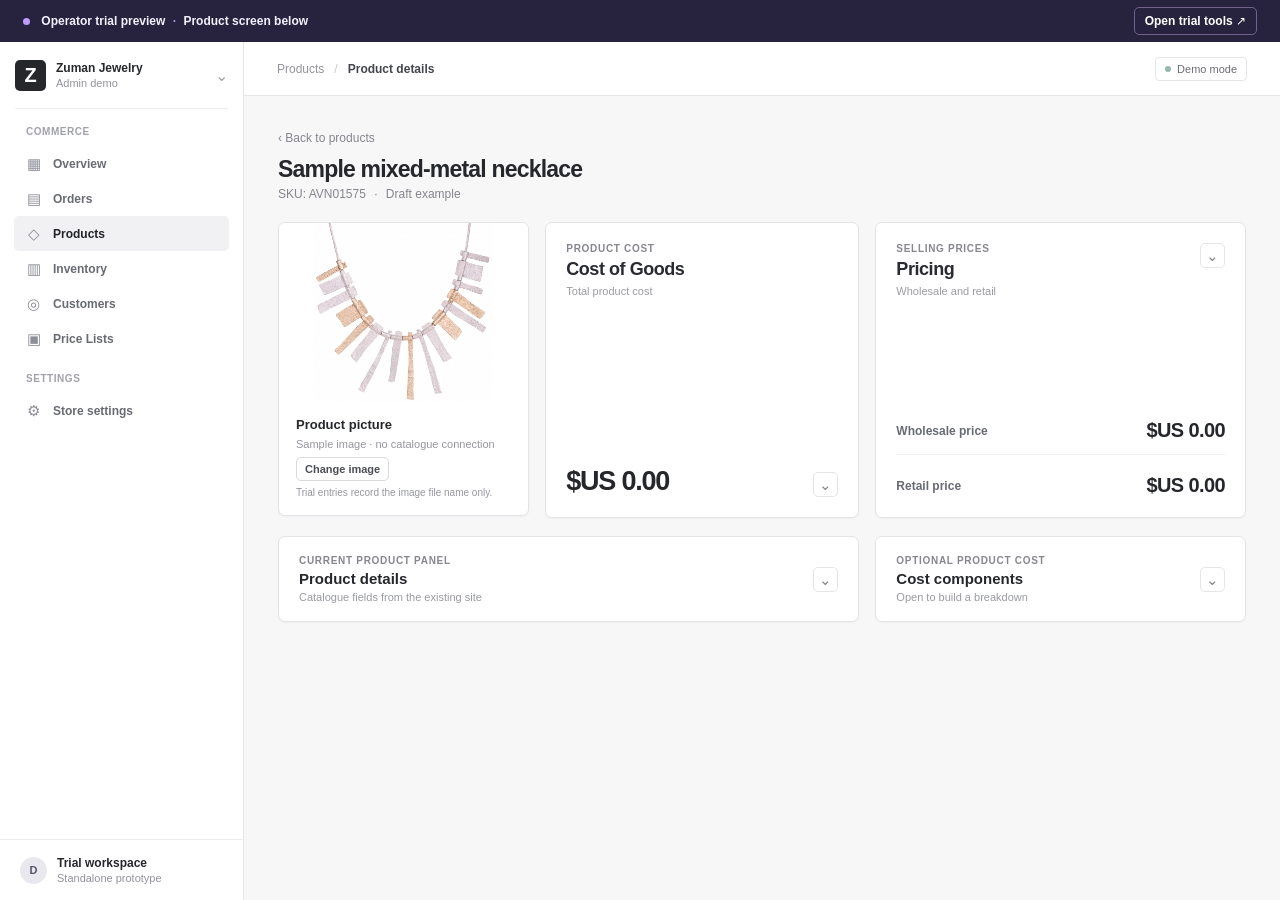
==== commit fd03dfff: "Refine product fields, visibility, tags and card alignment" ====
--- a/product-economics/index.html
+++ b/product-economics/index.html
@@ -23,12 +23,11 @@
     <div class="main-shell">
       <header class="topbar"><div class="breadcrumb"><span>Products</span><span class="crumb-sep">/</span><strong>Product details</strong></div><span class="demo-pill"><span class="demo-dot"></span> Demo mode</span></header>
       <main class="page">
-        <div class="page-heading"><div><span class="back-link">‹ Back to products</span><h1>Sample mixed-metal necklace</h1><p><span id="productCodePreview">DEMO-001</span> <span class="dot-sep">·</span> Draft example</p></div></div>
-        <div class="notice" role="note"><span class="notice-icon">i</span><span>Standalone preview. Values stay in this browser and do not update Medusa, Tamuz, Hashavshevet, checkout or live prices.</span></div>
+        <div class="page-heading"><div><span class="back-link">‹ Back to products</span><h1>Sample mixed-metal necklace</h1><p>SKU: <span id="productCodePreview">AVN01575</span> <span class="dot-sep">·</span> Draft example</p></div></div>
         <div class="key-grid">
           <section class="card image-card" aria-label="Sample product picture">
             <div class="image-wrap"><img id="productPhoto" src="./sample-product.png" alt="Sample mixed-metal necklace supplied for the prototype"></div>
-            <div class="image-caption"><strong>Product picture</strong><span id="productImageCaption">Sample image · no catalogue connection</span></div>
+            <div class="image-caption"><strong>Product picture</strong><span id="productImageCaption">Sample image · no catalogue connection</span><label for="catalogImage" class="image-upload">Change image</label><input id="catalogImage" class="visually-hidden" type="file" accept="image/*"><span id="catalogImageStatus" class="image-status">Trial entries record the image file name only.</span></div>
           </section>
           <details id="costPanel" class="card detail-card cost-card">
             <summary>
@@ -76,23 +75,22 @@
             <p class="catalog-note">These fields document the existing product panel. The current-site price is a reference field; it does not set the trial’s wholesale or retail prices.</p>
             <div class="catalog-grid">
               <div class="field-row"><label for="catalogSection">Section</label><select id="catalogSection" class="text-input"><option value="">Choose section</option><option value="Rings">Rings</option><option value="Necklaces">Necklaces</option><option value="Earrings">Earrings</option><option value="Bracelets">Bracelets</option><option value="Watches">Watches</option><option value="Pins &amp; Brooches">Pins &amp; Brooches</option><option value="Religious">Religious</option><option value="Man's Jewelry">Man's Jewelry</option><option value="Beads">Beads</option><option value="Closeout">Closeout</option></select></div>
-              <div class="field-row"><label for="catalogCode">Code</label><input id="catalogCode" class="text-input" maxlength="80" placeholder="e.g. BD148"></div>
+              <div class="field-row"><label for="catalogCode">SKU</label><input id="catalogCode" class="text-input" maxlength="80" value="AVN01575"></div>
               <fieldset class="catalog-fieldset span-full"><legend>Category</legend><div class="choice-grid" id="catalogCategories">
                 <label><input type="checkbox" value="Ancient roman glass">Ancient roman glass</label><label><input type="checkbox" value="Glass">Glass</label><label><input type="checkbox" value="Gold">Gold</label><label><input type="checkbox" value="Hearts & Love">Hearts &amp; Love</label><label><input type="checkbox" value="Religious">Religious</label><label><input type="checkbox" value="Rings">Rings</label><label><input type="checkbox" value="Silver & Gold">Silver &amp; Gold</label><label><input type="checkbox" value="Solid">Solid</label><label><input type="checkbox" value="Sterling Silver">Sterling Silver</label><label><input type="checkbox" value="Sterling with pearls">Sterling with pearls</label><label><input type="checkbox" value="Stones incorporated">Stones incorporated</label><label><input type="checkbox" value="Watches">Watches</label>
               </div></fieldset>
-              <fieldset class="catalog-fieldset"><legend>Metal</legend><div class="choice-inline" id="catalogMetals"><label><input type="checkbox" value="Gold">Gold</label><label><input type="checkbox" value="Silver">Silver</label></div></fieldset>
               <div class="field-row"><label for="catalogTotalWeight">Total weight</label><div class="input-money"><input id="catalogTotalWeight" type="number" min="0" step="any" inputmode="decimal"><small>g</small></div></div>
               <div class="field-row"><label for="catalogGoldWeight">Gold weight</label><div class="input-money"><input id="catalogGoldWeight" type="number" min="0" step="any" inputmode="decimal"><small>g</small></div></div>
               <div class="field-row"><label for="catalogSilverWeight">Silver weight</label><div class="input-money"><input id="catalogSilverWeight" type="number" min="0" step="any" inputmode="decimal"><small>g</small></div></div>
+              <div class="field-row span-full"><span class="derived-label">Metals from weight</span><div id="metalIndicators" class="related-list" aria-live="polite"><span class="helper">Enter gold or silver weight to mark the metal.</span></div></div>
               <div class="field-row span-full"><label>Gemstones</label><div class="catalog-stone-grid"><select id="catalogStone1" class="text-input" aria-label="Gemstone 1"></select><select id="catalogStone2" class="text-input" aria-label="Gemstone 2"></select><select id="catalogStone3" class="text-input" aria-label="Gemstone 3"></select></div></div>
               <div class="field-row"><label for="catalogPrice">Price · current site <span class="help" tabindex="0" aria-label="Current-site price help">?<span class="tip">A reference to the existing site's Price field. It is saved with trial entries but never used in cost, wholesale or retail calculations.</span></span></label><div class="input-money"><input id="catalogPrice" type="number" min="0" step="0.01" inputmode="decimal" placeholder="0.00"></div></div>
               <div class="field-row"><label for="catalogSizes">Sizes</label><input id="catalogSizes" class="text-input" list="sizeSuggestions" placeholder="None or size labels"><datalist id="sizeSuggestions"><option value="None"></datalist></div>
-              <fieldset class="catalog-fieldset"><legend>Show</legend><div class="choice-inline"><label><input type="radio" name="catalogStatus" value="Active" checked>Active</label><label><input type="radio" name="catalogStatus" value="Inactive">Inactive</label></div><div class="choice-inline audience-row"><label><input type="radio" name="catalogAudience" value="All users" checked>All users</label><label><input type="radio" name="catalogAudience" value="Only registered">Only registered</label></div></fieldset>
-              <fieldset class="catalog-fieldset"><legend>Websites</legend><div class="choice-inline" id="catalogWebsites"><label><input type="checkbox" value="General" checked>General</label><label><input type="checkbox" value="Russian">Russian</label></div></fieldset>
-              <div class="field-row span-full"><label for="catalogDescription">Description · all users</label><textarea id="catalogDescription" class="text-input" rows="3"></textarea></div>
+              <fieldset class="catalog-fieldset span-full"><legend>Show</legend><div class="choice-inline"><label><input type="radio" name="catalogStatus" value="Active" checked>Active</label><label><input type="radio" name="catalogStatus" value="Inactive">Inactive</label></div><div class="show-choices" id="catalogShow"><label><input type="checkbox" value="All users" checked>All users</label><label><input type="checkbox" value="Only registered">Only Registered</label><label><input type="checkbox" value="Wholesale">Wholesale</label><label><input type="checkbox" value="Retail" checked>Retail</label></div><p id="showStatus" class="helper" role="status" aria-live="polite">Wholesale requires Only Registered.</p></fieldset>
+              <div class="field-row span-full"><label for="tagInput">Tags</label><div class="related-input"><input id="tagInput" class="text-input" maxlength="60" placeholder="Add a tag"><button type="button" id="addTag" class="btn btn-secondary">Add tag</button></div><div id="tagList" class="related-list" aria-live="polite"></div><p class="helper">Add tags manually. Image assisted suggestions are planned for a later version.</p></div>
+              <div class="field-row span-full"><label for="catalogDescription">Description</label><textarea id="catalogDescription" class="text-input" rows="3"></textarea></div>
               <div class="field-row span-full"><label for="catalogInternalNote">Internal note · admin</label><textarea id="catalogInternalNote" class="text-input" rows="3"></textarea></div>
-              <div class="field-row span-full"><label for="catalogImage">Image</label><input id="catalogImage" class="text-input file-input" type="file" accept="image/*"><p id="catalogImageStatus" class="helper">Selecting an image previews it here. Trial entries record its file name only.</p></div>
-              <div class="field-row span-full"><label for="relatedProductInput">Related products</label><div class="related-input"><input id="relatedProductInput" class="text-input" maxlength="80" placeholder="Enter product code"><button type="button" id="addRelatedProduct" class="btn btn-secondary">Add</button></div><div id="relatedProducts" class="related-list"></div></div>
+              <div class="field-row span-full"><label for="relatedProductInput">Related products</label><div class="related-input"><input id="relatedProductInput" class="text-input" maxlength="80" placeholder="Enter related SKU"><button type="button" id="addRelatedProduct" class="btn btn-secondary">Add</button></div><div id="relatedProducts" class="related-list"></div></div>
             </div>
           </div>
         </details>
--- a/product-economics/style.css
+++ b/product-economics/style.css
@@ -44,9 +44,8 @@
 h1 { font-size: 23px; letter-spacing: -.035em; margin-bottom: 4px; }
 .page-heading p { margin: 0; font-size: 12px; color: #85868d; }
 .dot-sep { margin: 0 5px; }
-.notice { display: flex; align-items: center; gap: 10px; margin-bottom: 22px; min-height: 40px; padding: 10px 13px; border: 1px solid #e4e7ec; border-radius: 6px; background: #f5f7fa; color: #6c7280; font-size: 11px; }
-.notice-icon { display: grid; place-items: center; width: 16px; height: 16px; flex: 0 0 16px; border: 1px solid #aeb4bf; border-radius: 50%; color: #8e96a4; font-size: 11px; font-weight: 800; }
-.key-grid { --collapsed-height: 294px; display: grid; grid-template-columns: minmax(215px,.8fr) minmax(275px,1fr) minmax(330px,1.18fr); gap: 16px; align-items: start; }
+.key-grid, .lower-grid { display: grid; grid-template-columns: minmax(215px,.8fr) minmax(275px,1fr) minmax(330px,1.18fr); gap: 16px; align-items: start; }
+.key-grid { --collapsed-height: 294px; }
 .card { background: #fff; border: 1px solid #e4e4e8; border-radius: 7px; box-shadow: 0 1px 2px #2020300a; }
 .image-card { overflow: hidden; height: var(--collapsed-height); display: flex; flex-direction: column; }
 .image-wrap { flex: 1; min-height: 0; background: #fff; }
@@ -54,6 +53,11 @@
 .image-caption { padding: 15px 17px; display: flex; flex-direction: column; gap: 5px; }
 .image-caption strong { font-size: 13px; }
 .image-caption span { color: #96979e; font-size: 11px; line-height: 1.4; }
+.image-upload { align-self: start; border: 1px solid #d9d9de; border-radius: 5px; padding: 5px 8px; color: #4c4e55; font-size: 11px; font-weight: 700; cursor: pointer; }
+.image-upload:hover { background: #f7f7f8; }
+.visually-hidden { position: absolute; width: 1px; height: 1px; padding: 0; margin: -1px; overflow: hidden; clip: rect(0,0,0,0); white-space: nowrap; border: 0; }
+.visually-hidden:focus-visible + .image-status { outline: 2px solid #8c88d2; }
+.image-caption .image-status { font-size: 10px; }
 .detail-card { overflow: visible; }
 .detail-card summary { list-style: none; cursor: pointer; min-height: var(--collapsed-height); padding: 20px; display: flex; flex-direction: column; position: relative; }
 .detail-card summary::-webkit-details-marker { display: none; }
@@ -135,8 +139,10 @@
 .copy-button { margin: -2px 0 18px; }
 .multiplier-grid { display: grid; grid-template-columns: 1fr 1fr; gap: 10px; }
 .multiplier-grid .field-row { min-width: 0; }
-.lower-grid { display: grid; grid-template-columns: minmax(0,2fr) minmax(285px,1fr); gap: 16px; align-items: start; margin-top: 18px; }
+.lower-grid { margin-top: 18px; }
 .catalog-card, .component-card { min-width: 0; }
+.catalog-card { grid-column: 1 / span 2; }
+.component-card { grid-column: 3; }
 .catalog-card summary, .component-card summary { list-style: none; cursor: pointer; padding: 18px 20px; display: flex; align-items: center; justify-content: space-between; gap: 12px; }
 .catalog-card summary::-webkit-details-marker, .component-card summary::-webkit-details-marker { display: none; }
 .catalog-card summary > span:first-child, .component-card summary > span:first-child { display: flex; flex-direction: column; gap: 4px; }
@@ -159,7 +165,11 @@
 .choice-grid label, .choice-inline label { display: flex; align-items: center; gap: 7px; color: #51545c; font-size: 11px; font-weight: 500; }
 .choice-grid input, .choice-inline input { accent-color: #4f5776; margin: 0; }
 .choice-inline { display: flex; align-items: center; flex-wrap: wrap; gap: 14px; min-height: 29px; }
-.audience-row { border-top: 1px solid #eeeef1; margin-top: 7px; padding-top: 7px; }
+.show-choices { display: grid; grid-template-columns: repeat(2,minmax(0,1fr)); gap: 10px 16px; border-top: 1px solid #eeeef1; margin-top: 7px; padding-top: 13px; }
+.show-choices label { display: flex; align-items: center; gap: 7px; color: #51545c; font-size: 11px; }
+.show-choices input { accent-color: #4f5776; margin: 0; }
+.derived-label { display: block; color: #3f4248; font-size: 12px; font-weight: 650; }
+.metal-chip { display: inline-flex; border: 1px solid #dfe4e3; border-radius: 4px; background: #f3f7f6; padding: 5px 8px; color: #3d5a52; font-size: 11px; }
 .catalog-stone-grid { display: grid; grid-template-columns: repeat(3,minmax(0,1fr)); gap: 8px; }
 .file-input { height: auto; }
 .related-input { display: flex; gap: 8px; }
@@ -192,6 +202,6 @@
 .entry-head { display: flex; justify-content: space-between; gap: 10px; font-size: 12px; }
 .entry > small { display: block; color: #a0a0a7; margin-top: 4px; font-size: 10px; }
 .entry-actions { display: flex; gap: 12px; margin-top: 7px; }
-@media (max-width: 1130px) { .key-grid { --collapsed-height: 260px; grid-template-columns: minmax(210px,.8fr) minmax(270px,1.2fr); } .pricing-card { grid-column: 1 / -1; } .lower-grid { grid-template-columns: 1fr; } }
+@media (max-width: 1130px) { .key-grid { --collapsed-height: 260px; grid-template-columns: minmax(210px,.8fr) minmax(270px,1.2fr); } .pricing-card { grid-column: 1 / -1; } .lower-grid { grid-template-columns: 1fr; } .catalog-card, .component-card { grid-column: auto; } }
 @media (max-width: 760px) { .sidebar { display: none; } .topbar { padding: 0 18px; } .page { padding: 22px 16px 60px; } .trial-rail { padding: 0 12px; font-size: 10px; } .key-grid { --collapsed-height: 175px; grid-template-columns: 1fr; } .pricing-card { grid-column: auto; } .image-card { display: grid; grid-template-columns: 130px 1fr; } .image-wrap { height: 100%; } .image-caption { justify-content: center; } .component-card { order: -1; } .choice-grid { grid-template-columns: repeat(2,minmax(0,1fr)); } }
-@media (max-width: 470px) { .notice { align-items: start; } .multiplier-grid, .catalog-grid, .catalog-stone-grid { grid-template-columns: 1fr; gap: 0; } .catalog-grid .span-full { grid-column: auto; } .choice-grid { grid-template-columns: 1fr; } .trial-drawer { padding: 18px; } .trial-rail > span { max-width: 50%; overflow: hidden; white-space: nowrap; text-overflow: ellipsis; } }
+@media (max-width: 470px) { .multiplier-grid, .catalog-grid, .catalog-stone-grid { grid-template-columns: 1fr; gap: 0; } .catalog-grid .span-full { grid-column: auto; } .choice-grid { grid-template-columns: 1fr; } .trial-drawer { padding: 18px; } .trial-rail > span { max-width: 50%; overflow: hidden; white-space: nowrap; text-overflow: ellipsis; } }
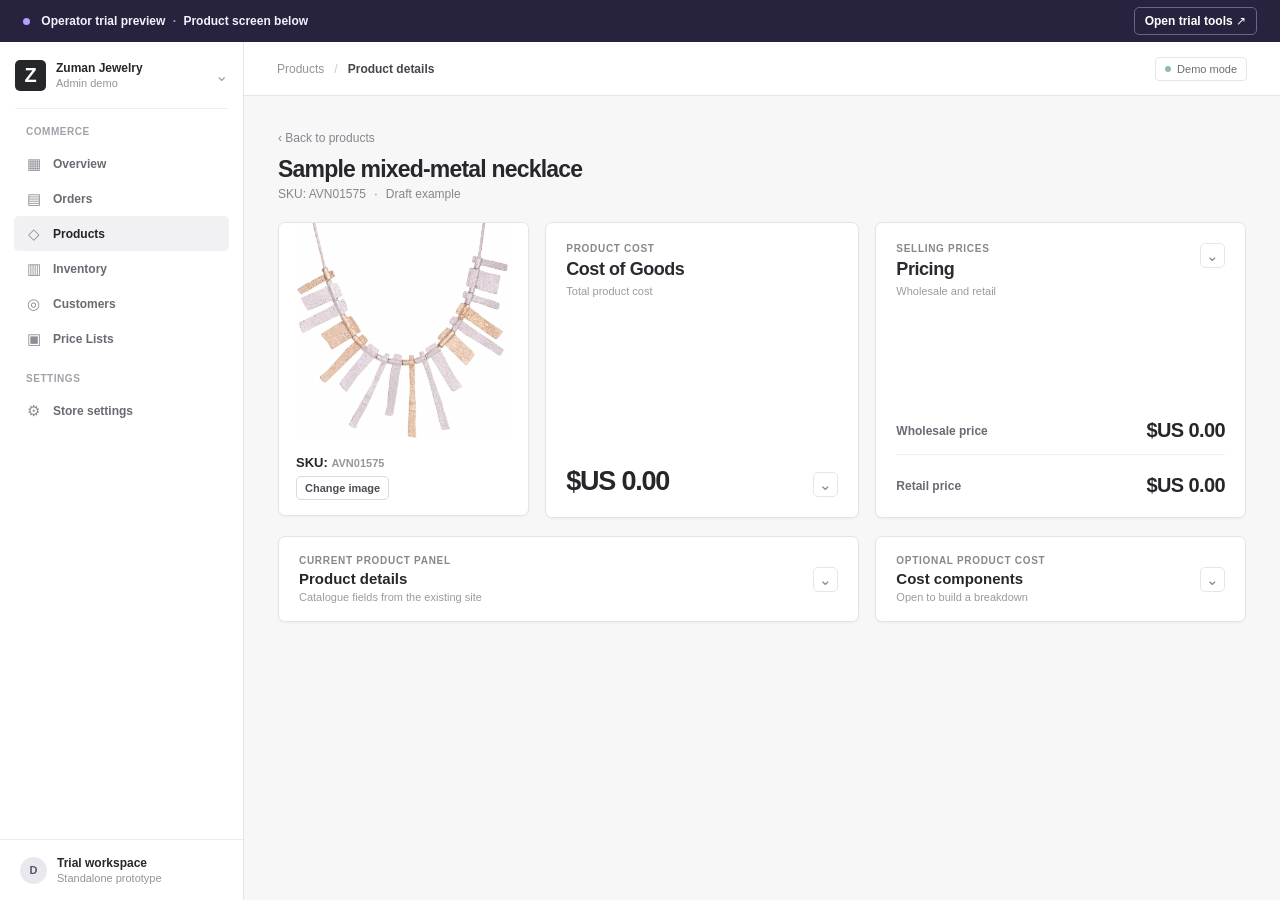
==== commit 346fdbaf: "Add bilingual description and suggested tags to product demo" ====
--- a/product-economics/index.html
+++ b/product-economics/index.html
@@ -5,8 +5,8 @@
   <meta name="viewport" content="width=device-width,initial-scale=1">
   <title>Product details | Zuman Admin Trial</title>
   <meta name="description" content="Standalone Medusa-style product cost and pricing trial.">
-  <link rel="stylesheet" href="./style.css">
-  <script src="./app.js" defer></script>
+  <link rel="stylesheet" href="./style.css?v=2026-10-18-3">
+  <script src="./app.js?v=2026-10-18-3" defer></script>
 </head>
 <body>
   <div class="trial-rail">
@@ -27,7 +27,7 @@
         <div class="key-grid">
           <section class="card image-card" aria-label="Sample product picture">
             <div class="image-wrap"><img id="productPhoto" src="./sample-product.png" alt="Sample mixed-metal necklace supplied for the prototype"></div>
-            <div class="image-caption"><strong>Product picture</strong><span id="productImageCaption">Sample image · no catalogue connection</span><label for="catalogImage" class="image-upload">Change image</label><input id="catalogImage" class="visually-hidden" type="file" accept="image/*"><span id="catalogImageStatus" class="image-status">Trial entries record the image file name only.</span></div>
+            <div class="image-caption"><strong>SKU: <span id="pictureSku">AVN01575</span></strong><label for="catalogImage" class="image-upload">Change image</label><input id="catalogImage" class="visually-hidden" type="file" accept="image/*"><span id="catalogImageStatus" class="image-status" role="status" aria-live="polite"></span></div>
           </section>
           <details id="costPanel" class="card detail-card cost-card">
             <summary>
@@ -79,16 +79,14 @@
               <fieldset class="catalog-fieldset span-full"><legend>Category</legend><div class="choice-grid" id="catalogCategories">
                 <label><input type="checkbox" value="Ancient roman glass">Ancient roman glass</label><label><input type="checkbox" value="Glass">Glass</label><label><input type="checkbox" value="Gold">Gold</label><label><input type="checkbox" value="Hearts & Love">Hearts &amp; Love</label><label><input type="checkbox" value="Religious">Religious</label><label><input type="checkbox" value="Rings">Rings</label><label><input type="checkbox" value="Silver & Gold">Silver &amp; Gold</label><label><input type="checkbox" value="Solid">Solid</label><label><input type="checkbox" value="Sterling Silver">Sterling Silver</label><label><input type="checkbox" value="Sterling with pearls">Sterling with pearls</label><label><input type="checkbox" value="Stones incorporated">Stones incorporated</label><label><input type="checkbox" value="Watches">Watches</label>
               </div></fieldset>
-              <div class="field-row"><label for="catalogTotalWeight">Total weight</label><div class="input-money"><input id="catalogTotalWeight" type="number" min="0" step="any" inputmode="decimal"><small>g</small></div></div>
-              <div class="field-row"><label for="catalogGoldWeight">Gold weight</label><div class="input-money"><input id="catalogGoldWeight" type="number" min="0" step="any" inputmode="decimal"><small>g</small></div></div>
-              <div class="field-row"><label for="catalogSilverWeight">Silver weight</label><div class="input-money"><input id="catalogSilverWeight" type="number" min="0" step="any" inputmode="decimal"><small>g</small></div></div>
+              <div class="weight-row"><div class="field-row"><label for="catalogTotalWeight">Total weight</label><div class="input-money"><input id="catalogTotalWeight" type="number" min="0" step="any" inputmode="decimal"><small>g</small></div></div><div class="field-row"><label for="catalogGoldWeight">Gold weight</label><div class="input-money"><input id="catalogGoldWeight" type="number" min="0" step="any" inputmode="decimal"><small>g</small></div></div><div class="field-row"><label for="catalogSilverWeight">Silver weight</label><div class="input-money"><input id="catalogSilverWeight" type="number" min="0" step="any" inputmode="decimal"><small>g</small></div></div></div>
               <div class="field-row span-full"><span class="derived-label">Metals from weight</span><div id="metalIndicators" class="related-list" aria-live="polite"><span class="helper">Enter gold or silver weight to mark the metal.</span></div></div>
               <div class="field-row span-full"><label>Gemstones</label><div class="catalog-stone-grid"><select id="catalogStone1" class="text-input" aria-label="Gemstone 1"></select><select id="catalogStone2" class="text-input" aria-label="Gemstone 2"></select><select id="catalogStone3" class="text-input" aria-label="Gemstone 3"></select></div></div>
               <div class="field-row"><label for="catalogPrice">Price · current site <span class="help" tabindex="0" aria-label="Current-site price help">?<span class="tip">A reference to the existing site's Price field. It is saved with trial entries but never used in cost, wholesale or retail calculations.</span></span></label><div class="input-money"><input id="catalogPrice" type="number" min="0" step="0.01" inputmode="decimal" placeholder="0.00"></div></div>
               <div class="field-row"><label for="catalogSizes">Sizes</label><input id="catalogSizes" class="text-input" list="sizeSuggestions" placeholder="None or size labels"><datalist id="sizeSuggestions"><option value="None"></datalist></div>
               <fieldset class="catalog-fieldset span-full"><legend>Show</legend><div class="choice-inline"><label><input type="radio" name="catalogStatus" value="Active" checked>Active</label><label><input type="radio" name="catalogStatus" value="Inactive">Inactive</label></div><div class="show-choices" id="catalogShow"><label><input type="checkbox" value="All users" checked>All users</label><label><input type="checkbox" value="Only registered">Only Registered</label><label><input type="checkbox" value="Wholesale">Wholesale</label><label><input type="checkbox" value="Retail" checked>Retail</label></div><p id="showStatus" class="helper" role="status" aria-live="polite">Wholesale requires Only Registered.</p></fieldset>
-              <div class="field-row span-full"><label for="tagInput">Tags</label><div class="related-input"><input id="tagInput" class="text-input" maxlength="60" placeholder="Add a tag"><button type="button" id="addTag" class="btn btn-secondary">Add tag</button></div><div id="tagList" class="related-list" aria-live="polite"></div><p class="helper">Add tags manually. Image assisted suggestions are planned for a later version.</p></div>
-              <div class="field-row span-full"><label for="catalogDescription">Description</label><textarea id="catalogDescription" class="text-input" rows="3"></textarea></div>
+              <div class="field-row span-full"><label for="tagInput">Tags</label><div class="related-input"><input id="tagInput" class="text-input" maxlength="60" placeholder="Add a tag"><button type="button" id="addTag" class="btn btn-secondary">Add tag</button></div><div id="presetTags" class="preset-tags" aria-label="Suggested tags"><button type="button" data-tag="Necklace">Necklace</button><button type="button" data-tag="Mixed metal">Mixed metal</button><button type="button" data-tag="Geometric">Geometric</button><button type="button" data-tag="Statement">Statement</button><button type="button" data-tag="Gold tone">Gold tone</button><button type="button" data-tag="Silver tone">Silver tone</button></div><div id="tagList" class="related-list" aria-live="polite"></div></div>
+              <div class="field-row span-full description-section"><div class="description-heading"><span class="derived-label">Description</span><button type="button" id="toggleDescription" class="btn btn-secondary" aria-pressed="true">Disable description</button></div><div class="description-grid"><div><label for="catalogDescription">English · AI image draft</label><textarea id="catalogDescription" class="text-input" rows="5">A geometric statement necklace with alternating warm and cool metallic bars suspended from a fine chain.</textarea><p id="descriptionSource" class="helper">Example draft for the sample image. Edit before use.</p></div><div><label for="catalogDescriptionHebrew">עברית · operator description</label><textarea id="catalogDescriptionHebrew" class="text-input" rows="5" lang="he" dir="rtl" placeholder="תיאור המוצר בעברית"></textarea></div></div><p id="descriptionStatus" class="helper" role="status" aria-live="polite">Description enabled.</p></div>
               <div class="field-row span-full"><label for="catalogInternalNote">Internal note · admin</label><textarea id="catalogInternalNote" class="text-input" rows="3"></textarea></div>
               <div class="field-row span-full"><label for="relatedProductInput">Related products</label><div class="related-input"><input id="relatedProductInput" class="text-input" maxlength="80" placeholder="Enter related SKU"><button type="button" id="addRelatedProduct" class="btn btn-secondary">Add</button></div><div id="relatedProducts" class="related-list"></div></div>
             </div>
--- a/product-economics/style.css
+++ b/product-economics/style.css
@@ -58,6 +58,7 @@
 .visually-hidden { position: absolute; width: 1px; height: 1px; padding: 0; margin: -1px; overflow: hidden; clip: rect(0,0,0,0); white-space: nowrap; border: 0; }
 .visually-hidden:focus-visible + .image-status { outline: 2px solid #8c88d2; }
 .image-caption .image-status { font-size: 10px; }
+.image-status:empty { display: none; }
 .detail-card { overflow: visible; }
 .detail-card summary { list-style: none; cursor: pointer; min-height: var(--collapsed-height); padding: 20px; display: flex; flex-direction: column; position: relative; }
 .detail-card summary::-webkit-details-marker { display: none; }
@@ -159,6 +160,8 @@
 .catalog-grid { display: grid; grid-template-columns: repeat(2,minmax(0,1fr)); gap: 0 20px; }
 .catalog-grid .span-full { grid-column: 1 / -1; }
 .catalog-grid .field-row { min-width: 0; }
+.weight-row { grid-column: 1 / -1; display: grid; grid-template-columns: repeat(3,minmax(0,1fr)); gap: 12px; }
+.weight-row .field-row { min-width: 0; }
 .catalog-fieldset { border: 1px solid #e6e6e9; border-radius: 5px; padding: 12px; margin: 0 0 16px; min-width: 0; }
 .catalog-fieldset legend { color: #3f4248; font-size: 12px; font-weight: 650; padding: 0 4px; }
 .choice-grid { display: grid; grid-template-columns: repeat(3,minmax(0,1fr)); gap: 9px 13px; }
@@ -175,6 +178,17 @@
 .related-input { display: flex; gap: 8px; }
 .related-input .text-input { flex: 1; }
 .related-list { display: flex; flex-wrap: wrap; gap: 7px; margin-top: 9px; }
+.preset-tags { display: flex; gap: 6px; align-items: center; overflow-x: auto; white-space: nowrap; margin-top: 10px; padding-bottom: 3px; }
+.preset-tags button { flex: 0 0 auto; border: 1px solid #d9d9de; border-radius: 4px; background: #fafafb; color: #555863; padding: 5px 7px; font-size: 10px; cursor: pointer; }
+.preset-tags button[aria-pressed="true"] { border-color: #9da8a4; background: #ecf3f0; color: #345348; }
+.preset-tags button:hover { background: #f0f0f3; }
+.description-heading { display: flex; align-items: center; justify-content: space-between; gap: 12px; margin-bottom: 10px; }
+.description-heading .btn { min-height: 29px; }
+.description-grid { display: grid; grid-template-columns: repeat(2,minmax(0,1fr)); gap: 14px; }
+.description-grid > div { min-width: 0; }
+.description-grid textarea { min-height: 124px; }
+.description-section.is-disabled .description-grid { opacity: .5; }
+.description-section.is-disabled .description-grid textarea { background: #f4f4f5; }
 .related-item { display: flex; align-items: center; gap: 6px; border: 1px solid #e1e1e6; background: #fafafb; border-radius: 4px; padding: 3px 6px 3px 8px; font-size: 11px; }
 .related-item button { border: 0; background: transparent; color: #787a83; font-size: 15px; padding: 0 2px; line-height: 1; }
 .trial-backdrop { position: fixed; z-index: 50; inset: 0; background: #24203266; }
@@ -204,4 +218,4 @@
 .entry-actions { display: flex; gap: 12px; margin-top: 7px; }
 @media (max-width: 1130px) { .key-grid { --collapsed-height: 260px; grid-template-columns: minmax(210px,.8fr) minmax(270px,1.2fr); } .pricing-card { grid-column: 1 / -1; } .lower-grid { grid-template-columns: 1fr; } .catalog-card, .component-card { grid-column: auto; } }
 @media (max-width: 760px) { .sidebar { display: none; } .topbar { padding: 0 18px; } .page { padding: 22px 16px 60px; } .trial-rail { padding: 0 12px; font-size: 10px; } .key-grid { --collapsed-height: 175px; grid-template-columns: 1fr; } .pricing-card { grid-column: auto; } .image-card { display: grid; grid-template-columns: 130px 1fr; } .image-wrap { height: 100%; } .image-caption { justify-content: center; } .component-card { order: -1; } .choice-grid { grid-template-columns: repeat(2,minmax(0,1fr)); } }
-@media (max-width: 470px) { .multiplier-grid, .catalog-grid, .catalog-stone-grid { grid-template-columns: 1fr; gap: 0; } .catalog-grid .span-full { grid-column: auto; } .choice-grid { grid-template-columns: 1fr; } .trial-drawer { padding: 18px; } .trial-rail > span { max-width: 50%; overflow: hidden; white-space: nowrap; text-overflow: ellipsis; } }
+@media (max-width: 470px) { .multiplier-grid, .catalog-grid, .catalog-stone-grid, .description-grid { grid-template-columns: 1fr; gap: 0; } .catalog-grid .span-full { grid-column: auto; } .weight-row { gap: 6px; } .weight-row label { font-size: 10px; } .choice-grid { grid-template-columns: 1fr; } .trial-drawer { padding: 18px; } .trial-rail > span { max-width: 50%; overflow: hidden; white-space: nowrap; text-overflow: ellipsis; } }
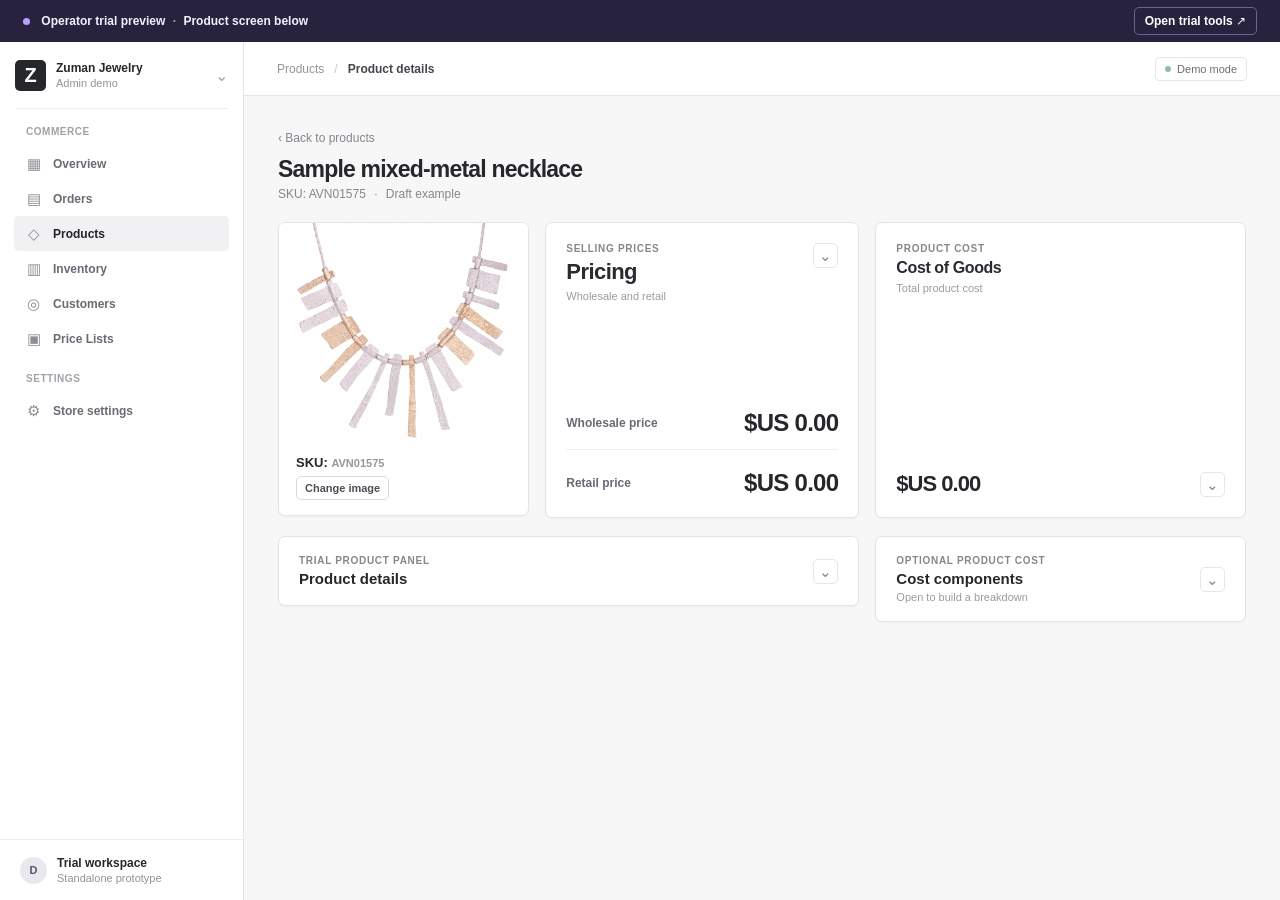
==== commit 869b21b7: "Prioritize pricing and refine product description trial" ====
--- a/product-economics/index.html
+++ b/product-economics/index.html
@@ -1,135 +1,130 @@
-<!doctype html>
-<html lang="en">
-<head>
-  <meta charset="utf-8">
-  <meta name="viewport" content="width=device-width,initial-scale=1">
-  <title>Product details | Zuman Admin Trial</title>
-  <meta name="description" content="Standalone Medusa-style product cost and pricing trial.">
-  <link rel="stylesheet" href="./style.css?v=2026-10-18-3">
-  <script src="./app.js?v=2026-10-18-3" defer></script>
-</head>
-<body>
-  <div class="trial-rail">
-    <span><span class="rail-dot"></span> Operator trial preview <span class="rail-separator">·</span> Product screen below</span>
-    <button type="button" id="openTrial" class="rail-button">Open trial tools <span aria-hidden="true">↗</span></button>
-  </div>
-  <div class="app-shell">
-    <aside class="sidebar" aria-label="Admin navigation">
-      <div class="store-switch"><span class="store-icon">Z</span><span><strong>Zuman Jewelry</strong><small>Admin demo</small></span><span class="chevron">⌄</span></div>
-      <div class="nav-group"><span class="nav-label">Commerce</span><span class="nav-item"><span class="nav-icon">▦</span>Overview</span><span class="nav-item"><span class="nav-icon">▤</span>Orders</span><span class="nav-item active" aria-current="page"><span class="nav-icon">◇</span>Products</span><span class="nav-item"><span class="nav-icon">▥</span>Inventory</span><span class="nav-item"><span class="nav-icon">◎</span>Customers</span><span class="nav-item"><span class="nav-icon">▣</span>Price Lists</span></div>
-      <div class="nav-group"><span class="nav-label">Settings</span><span class="nav-item"><span class="nav-icon">⚙</span>Store settings</span></div>
-      <div class="sidebar-bottom"><span class="avatar">D</span><span><strong>Trial workspace</strong><small>Standalone prototype</small></span></div>
-    </aside>
-    <div class="main-shell">
-      <header class="topbar"><div class="breadcrumb"><span>Products</span><span class="crumb-sep">/</span><strong>Product details</strong></div><span class="demo-pill"><span class="demo-dot"></span> Demo mode</span></header>
-      <main class="page">
-        <div class="page-heading"><div><span class="back-link">‹ Back to products</span><h1>Sample mixed-metal necklace</h1><p>SKU: <span id="productCodePreview">AVN01575</span> <span class="dot-sep">·</span> Draft example</p></div></div>
-        <div class="key-grid">
-          <section class="card image-card" aria-label="Sample product picture">
-            <div class="image-wrap"><img id="productPhoto" src="./sample-product.png" alt="Sample mixed-metal necklace supplied for the prototype"></div>
-            <div class="image-caption"><strong>SKU: <span id="pictureSku">AVN01575</span></strong><label for="catalogImage" class="image-upload">Change image</label><input id="catalogImage" class="visually-hidden" type="file" accept="image/*"><span id="catalogImageStatus" class="image-status" role="status" aria-live="polite"></span></div>
-          </section>
-          <details id="costPanel" class="card detail-card cost-card">
-            <summary>
-              <span class="summary-heading"><span class="eyebrow">Product cost</span><strong>Cost of Goods</strong><small>Total product cost</small></span>
-              <span class="summary-bottom"><strong id="costOverview" class="overview-value">$US 0.00</strong><span class="expand-control" aria-hidden="true">⌄</span></span>
-            </summary>
-            <div class="detail-body">
-              <div class="field-row">
-                <label for="totalCost">Total Product Cost <span class="help" tabindex="0" aria-label="Total Product Cost help">?<span class="tip">Your known manufacturing cost for one product. Optional components do not change this number unless you apply their subtotal.</span></span></label>
-                <div class="input-money"><span>$US</span><input id="totalCost" type="number" min="0" step="0.01" inputmode="decimal" placeholder="0.00"><small>per product</small></div>
-              </div>
-              <p class="helper">Optional component estimates are in Cost components below.</p>
-              <button type="button" class="btn btn-secondary" id="openComponents">Add cost components</button>
-            </div>
-          </details>
-          <details id="pricingPanel" class="card detail-card pricing-card">
-            <summary>
-              <span class="summary-heading"><span class="eyebrow">Selling prices</span><strong>Pricing</strong><small>Wholesale and retail</small></span>
-              <span class="price-overview">
-                <span><small>Wholesale price</small><strong id="wholesaleOverview">$US 0.00</strong></span>
-                <span><small>Retail price</small><strong id="retailOverview">$US 0.00</strong></span>
-              </span>
-              <span class="expand-control" aria-hidden="true">⌄</span>
-            </summary>
-            <div class="detail-body">
-              <div class="field-row">
-                <label for="commercialBase">Base price <span class="help" tabindex="0" aria-label="Base price help">?<span class="tip">The operator-entered pricing floor for this product. Wholesale and retail prices are this base multiplied by their respective factors. It is independent of Cost of Goods.</span></span></label>
-                <div class="input-money"><span>$US</span><input id="commercialBase" type="number" min="0" step="0.01" inputmode="decimal" placeholder="0.00"><small>per product</small></div>
-                <p class="helper">The pricing floor is entered separately from manufacturing cost.</p>
-              </div>
-              <button type="button" class="btn btn-secondary copy-button" id="copyCost">Use total cost as base price</button>
-              <div class="multiplier-grid">
-                <div class="field-row"><label for="wholesaleMultiplier">Wholesale multiplier <span class="help" tabindex="0" aria-label="Wholesale multiplier help">?<span class="tip">Applied to the base price. For example, 2× gives a wholesale price twice the base.</span></span></label><div class="input-money"><span>×</span><input id="wholesaleMultiplier" type="number" min="0" step="0.01" inputmode="decimal" placeholder="e.g. 2.00"></div></div>
-                <div class="field-row"><label for="retailMultiplier">Retail multiplier <span class="help" tabindex="0" aria-label="Retail multiplier help">?<span class="tip">Applied to the base price. For example, 4× is equivalent to a 300% markup on the base.</span></span></label><div class="input-money"><span>×</span><input id="retailMultiplier" type="number" min="0" step="0.01" inputmode="decimal" placeholder="e.g. 4.00"></div></div>
-              </div>
-              <p id="pricingStatus" class="action-status" role="status" aria-live="polite"></p>
-              <p class="helper">No multiplier is prefilled. These are trial calculations; taxes, discounts and country rules are excluded.</p>
-            </div>
-          </details>
-        </div>
-        <div class="lower-grid">
-        <details id="catalogPanel" class="card catalog-card">
-          <summary><span><span class="eyebrow">Current product panel</span><strong>Product details</strong><small>Catalogue fields from the existing site</small></span><span class="expand-control" aria-hidden="true">⌄</span></summary>
-          <div class="catalog-body">
-            <p class="catalog-note">These fields document the existing product panel. The current-site price is a reference field; it does not set the trial’s wholesale or retail prices.</p>
-            <div class="catalog-grid">
-              <div class="field-row"><label for="catalogSection">Section</label><select id="catalogSection" class="text-input"><option value="">Choose section</option><option value="Rings">Rings</option><option value="Necklaces">Necklaces</option><option value="Earrings">Earrings</option><option value="Bracelets">Bracelets</option><option value="Watches">Watches</option><option value="Pins &amp; Brooches">Pins &amp; Brooches</option><option value="Religious">Religious</option><option value="Man's Jewelry">Man's Jewelry</option><option value="Beads">Beads</option><option value="Closeout">Closeout</option></select></div>
-              <div class="field-row"><label for="catalogCode">SKU</label><input id="catalogCode" class="text-input" maxlength="80" value="AVN01575"></div>
-              <fieldset class="catalog-fieldset span-full"><legend>Category</legend><div class="choice-grid" id="catalogCategories">
-                <label><input type="checkbox" value="Ancient roman glass">Ancient roman glass</label><label><input type="checkbox" value="Glass">Glass</label><label><input type="checkbox" value="Gold">Gold</label><label><input type="checkbox" value="Hearts & Love">Hearts &amp; Love</label><label><input type="checkbox" value="Religious">Religious</label><label><input type="checkbox" value="Rings">Rings</label><label><input type="checkbox" value="Silver & Gold">Silver &amp; Gold</label><label><input type="checkbox" value="Solid">Solid</label><label><input type="checkbox" value="Sterling Silver">Sterling Silver</label><label><input type="checkbox" value="Sterling with pearls">Sterling with pearls</label><label><input type="checkbox" value="Stones incorporated">Stones incorporated</label><label><input type="checkbox" value="Watches">Watches</label>
-              </div></fieldset>
-              <div class="weight-row"><div class="field-row"><label for="catalogTotalWeight">Total weight</label><div class="input-money"><input id="catalogTotalWeight" type="number" min="0" step="any" inputmode="decimal"><small>g</small></div></div><div class="field-row"><label for="catalogGoldWeight">Gold weight</label><div class="input-money"><input id="catalogGoldWeight" type="number" min="0" step="any" inputmode="decimal"><small>g</small></div></div><div class="field-row"><label for="catalogSilverWeight">Silver weight</label><div class="input-money"><input id="catalogSilverWeight" type="number" min="0" step="any" inputmode="decimal"><small>g</small></div></div></div>
-              <div class="field-row span-full"><span class="derived-label">Metals from weight</span><div id="metalIndicators" class="related-list" aria-live="polite"><span class="helper">Enter gold or silver weight to mark the metal.</span></div></div>
-              <div class="field-row span-full"><label>Gemstones</label><div class="catalog-stone-grid"><select id="catalogStone1" class="text-input" aria-label="Gemstone 1"></select><select id="catalogStone2" class="text-input" aria-label="Gemstone 2"></select><select id="catalogStone3" class="text-input" aria-label="Gemstone 3"></select></div></div>
-              <div class="field-row"><label for="catalogPrice">Price · current site <span class="help" tabindex="0" aria-label="Current-site price help">?<span class="tip">A reference to the existing site's Price field. It is saved with trial entries but never used in cost, wholesale or retail calculations.</span></span></label><div class="input-money"><input id="catalogPrice" type="number" min="0" step="0.01" inputmode="decimal" placeholder="0.00"></div></div>
-              <div class="field-row"><label for="catalogSizes">Sizes</label><input id="catalogSizes" class="text-input" list="sizeSuggestions" placeholder="None or size labels"><datalist id="sizeSuggestions"><option value="None"></datalist></div>
-              <fieldset class="catalog-fieldset span-full"><legend>Show</legend><div class="choice-inline"><label><input type="radio" name="catalogStatus" value="Active" checked>Active</label><label><input type="radio" name="catalogStatus" value="Inactive">Inactive</label></div><div class="show-choices" id="catalogShow"><label><input type="checkbox" value="All users" checked>All users</label><label><input type="checkbox" value="Only registered">Only Registered</label><label><input type="checkbox" value="Wholesale">Wholesale</label><label><input type="checkbox" value="Retail" checked>Retail</label></div><p id="showStatus" class="helper" role="status" aria-live="polite">Wholesale requires Only Registered.</p></fieldset>
-              <div class="field-row span-full"><label for="tagInput">Tags</label><div class="related-input"><input id="tagInput" class="text-input" maxlength="60" placeholder="Add a tag"><button type="button" id="addTag" class="btn btn-secondary">Add tag</button></div><div id="presetTags" class="preset-tags" aria-label="Suggested tags"><button type="button" data-tag="Necklace">Necklace</button><button type="button" data-tag="Mixed metal">Mixed metal</button><button type="button" data-tag="Geometric">Geometric</button><button type="button" data-tag="Statement">Statement</button><button type="button" data-tag="Gold tone">Gold tone</button><button type="button" data-tag="Silver tone">Silver tone</button></div><div id="tagList" class="related-list" aria-live="polite"></div></div>
-              <div class="field-row span-full description-section"><div class="description-heading"><span class="derived-label">Description</span><button type="button" id="toggleDescription" class="btn btn-secondary" aria-pressed="true">Disable description</button></div><div class="description-grid"><div><label for="catalogDescription">English · AI image draft</label><textarea id="catalogDescription" class="text-input" rows="5">A geometric statement necklace with alternating warm and cool metallic bars suspended from a fine chain.</textarea><p id="descriptionSource" class="helper">Example draft for the sample image. Edit before use.</p></div><div><label for="catalogDescriptionHebrew">עברית · operator description</label><textarea id="catalogDescriptionHebrew" class="text-input" rows="5" lang="he" dir="rtl" placeholder="תיאור המוצר בעברית"></textarea></div></div><p id="descriptionStatus" class="helper" role="status" aria-live="polite">Description enabled.</p></div>
-              <div class="field-row span-full"><label for="catalogInternalNote">Internal note · admin</label><textarea id="catalogInternalNote" class="text-input" rows="3"></textarea></div>
-              <div class="field-row span-full"><label for="relatedProductInput">Related products</label><div class="related-input"><input id="relatedProductInput" class="text-input" maxlength="80" placeholder="Enter related SKU"><button type="button" id="addRelatedProduct" class="btn btn-secondary">Add</button></div><div id="relatedProducts" class="related-list"></div></div>
-            </div>
-          </div>
-        </details>
-        <details id="componentPanel" class="card component-card">
-          <summary><span><span class="eyebrow">Optional product cost</span><strong>Cost components</strong><small>Open to build a breakdown</small></span><span class="expand-control" aria-hidden="true">⌄</span></summary>
-          <div class="component-body">
-            <p class="catalog-note">Add only the components used in this product. The subtotal changes Total Product Cost only when you apply it.</p>
-            <div class="component-section">
-              <div class="section-label"><strong>Components</strong><small>Optional. Add or remove each item.</small></div>
-              <div id="componentFields" class="component-fields"><p class="empty-components">No components added</p></div>
-              <label class="select-label" for="componentSelect">Add a component</label>
-              <select id="componentSelect" class="component-select" aria-label="Add a component">
-                <option value="">+ Add component</option>
-                <option value="silver">Silver</option>
-                <option value="gold">Gold</option>
-                <option value="brass">Brass</option>
-                <option value="gemstones">Gemstones</option>
-                <option value="production">Production</option>
-                <option value="plating">Plating</option>
-                <option value="packaging">Packaging</option>
-                <option value="other">Other</option>
-              </select>
-              <div id="dealerMarkupRow" class="dealer-markup" hidden><label for="dealerMarkup">Dealer markup <span class="help" tabindex="0" aria-label="Dealer markup help">?<span class="tip">Added to live metal spot rates and entered supplier quotes for this product. Default 5%; editable.</span></span></label><div class="input-money"><input id="dealerMarkup" type="number" min="0" step="0.1" inputmode="decimal" value="5"><span>%</span></div></div>
-              <div class="calc-row"><span>Component subtotal</span><strong id="componentSubtotal">$US 0.00</strong></div>
-              <button type="button" class="btn btn-secondary" id="adoptSubtotal" disabled>Use subtotal as total cost</button>
-              <p id="componentsStatus" class="action-status" role="status" aria-live="polite"></p>
-            </div>
-          </div>
-        </details>
-        </div>
-      </main>
-    </div>
-  </div>
-  <div id="trialBackdrop" class="trial-backdrop" hidden></div>
-  <aside id="trialDrawer" class="trial-drawer" aria-label="Trial reporting tools" hidden>
-    <div class="drawer-header"><div><span class="eyebrow">Separate trial tools</span><h2>Record feedback</h2></div><button type="button" id="closeTrial" class="close-button" aria-label="Close trial tools">×</button></div>
-    <p class="drawer-intro">This panel collects examples for the one-week review. It is outside the proposed product admin screen.</p>
-    <div class="drawer-fields"><div class="field-row"><label for="productReference">Product reference</label><input id="productReference" class="text-input" maxlength="80" placeholder="SKU or sample name (optional)"></div><div class="field-row"><label for="feedback">Operator feedback</label><textarea id="feedback" class="text-input" maxlength="500" rows="4" placeholder="What worked or felt unclear? (optional)"></textarea></div></div>
-    <div class="drawer-actions"><button type="button" class="btn btn-primary" id="saveEntry">Save trial entry</button><button type="button" class="btn btn-secondary" id="exportEntries">Export CSV</button><button type="button" class="link-button" id="newEntry">Reset product fields</button></div>
-    <p id="saveStatus" class="action-status" role="status" aria-live="polite"></p>
-    <div class="saved-section"><div class="saved-heading"><h3>Saved trial entries <span id="savedCount" class="count-badge">0</span></h3><small>Stored only in this browser</small></div><div id="entriesList" class="entries-list"><p class="empty-state">No entries saved yet.</p></div><button type="button" id="clearEntries" class="link-button">Clear saved entries</button></div>
-  </aside>
-</body>
-</html>
+<!doctype html>
+<html lang="en">
+<head>
+  <meta charset="utf-8">
+  <meta name="viewport" content="width=device-width,initial-scale=1">
+  <title>Product details | Zuman Admin Trial</title>
+  <meta name="description" content="Standalone Medusa-style product cost and pricing trial.">
+  <link rel="stylesheet" href="./style.css?v=2026-10-18-5">
+  <script src="./app.js?v=2026-10-18-5" defer></script>
+</head>
+<body>
+  <div class="trial-rail">
+    <span><span class="rail-dot"></span> Operator trial preview <span class="rail-separator">·</span> Product screen below</span>
+    <button type="button" id="openTrial" class="rail-button">Open trial tools <span aria-hidden="true">↗</span></button>
+  </div>
+  <div class="app-shell">
+    <aside class="sidebar" aria-label="Admin navigation">
+      <div class="store-switch"><span class="store-icon">Z</span><span><strong>Zuman Jewelry</strong><small>Admin demo</small></span><span class="chevron">⌄</span></div>
+      <div class="nav-group"><span class="nav-label">Commerce</span><span class="nav-item"><span class="nav-icon">▦</span>Overview</span><span class="nav-item"><span class="nav-icon">▤</span>Orders</span><span class="nav-item active" aria-current="page"><span class="nav-icon">◇</span>Products</span><span class="nav-item"><span class="nav-icon">▥</span>Inventory</span><span class="nav-item"><span class="nav-icon">◎</span>Customers</span><span class="nav-item"><span class="nav-icon">▣</span>Price Lists</span></div>
+      <div class="nav-group"><span class="nav-label">Settings</span><span class="nav-item"><span class="nav-icon">⚙</span>Store settings</span></div>
+      <div class="sidebar-bottom"><span class="avatar">D</span><span><strong>Trial workspace</strong><small>Standalone prototype</small></span></div>
+    </aside>
+    <div class="main-shell">
+      <header class="topbar"><div class="breadcrumb"><span>Products</span><span class="crumb-sep">/</span><strong>Product details</strong></div><span class="demo-pill"><span class="demo-dot"></span> Demo mode</span></header>
+      <main class="page">
+        <div class="page-heading"><div><span class="back-link">‹ Back to products</span><h1>Sample mixed-metal necklace</h1><p>SKU: <span id="productCodePreview">AVN01575</span> <span class="dot-sep">·</span> Draft example</p></div></div>
+        <div class="key-grid">
+          <section class="card image-card" aria-label="Sample product picture">
+            <div class="image-wrap"><img id="productPhoto" src="./sample-product.png" alt="Sample mixed-metal necklace supplied for the prototype"></div>
+            <div class="image-caption"><strong>SKU: <span id="pictureSku">AVN01575</span></strong><label for="catalogImage" class="image-upload">Change image</label><input id="catalogImage" class="visually-hidden" type="file" accept="image/*"><span id="catalogImageStatus" class="image-status" role="status" aria-live="polite"></span></div>
+          </section>
+          <details id="pricingPanel" class="card detail-card pricing-card">
+            <summary>
+              <span class="summary-heading"><span class="eyebrow">Selling prices</span><strong>Pricing</strong><small>Wholesale and retail</small></span>
+              <span class="price-overview">
+                <span><small>Wholesale price</small><strong id="wholesaleOverview">$US 0.00</strong></span>
+                <span><small>Retail price</small><strong id="retailOverview">$US 0.00</strong></span>
+              </span>
+              <span class="expand-control" aria-hidden="true">⌄</span>
+            </summary>
+            <div class="detail-body">
+              <div class="field-row">
+                <label for="commercialBase">Base price <span class="help" tabindex="0" aria-label="Base price help">?<span class="tip">The operator-entered pricing floor for this product. Wholesale and retail prices are this base multiplied by their respective factors. It is independent of Cost of Goods.</span></span></label>
+                <div class="input-money"><span>$US</span><input id="commercialBase" type="number" min="0" step="0.01" inputmode="decimal" placeholder="0.00"><small>per product</small></div>
+                <p class="helper">The pricing floor is entered separately from manufacturing cost.</p>
+              </div>
+              <button type="button" class="btn btn-secondary copy-button" id="copyCost">Use total cost as base price</button>
+              <div class="multiplier-grid">
+                <div class="field-row"><label for="wholesaleMultiplier">Wholesale multiplier <span class="help" tabindex="0" aria-label="Wholesale multiplier help">?<span class="tip">Applied to the base price. For example, 2× gives a wholesale price twice the base.</span></span></label><div class="input-money"><span>×</span><input id="wholesaleMultiplier" type="number" min="0" step="0.01" inputmode="decimal" placeholder="e.g. 2.00"></div></div>
+                <div class="field-row"><label for="retailMultiplier">Retail multiplier <span class="help" tabindex="0" aria-label="Retail multiplier help">?<span class="tip">Applied to the base price. For example, 4× is equivalent to a 300% markup on the base.</span></span></label><div class="input-money"><span>×</span><input id="retailMultiplier" type="number" min="0" step="0.01" inputmode="decimal" placeholder="e.g. 4.00"></div></div>
+              </div>
+              <p id="pricingStatus" class="action-status" role="status" aria-live="polite"></p>
+              <p class="helper">No multiplier is prefilled. These are trial calculations; taxes, discounts and country rules are excluded.</p>
+            </div>
+          </details>
+          <details id="costPanel" class="card detail-card cost-card">
+            <summary>
+              <span class="summary-heading"><span class="eyebrow">Product cost</span><strong>Cost of Goods</strong><small>Total product cost</small></span>
+              <span class="summary-bottom"><strong id="costOverview" class="overview-value">$US 0.00</strong><span class="expand-control" aria-hidden="true">⌄</span></span>
+            </summary>
+            <div class="detail-body">
+              <div class="field-row">
+                <label for="totalCost">Total Product Cost <span class="help" tabindex="0" aria-label="Total Product Cost help">?<span class="tip">Your known manufacturing cost for one product. Optional components do not change this number unless you apply their subtotal.</span></span></label>
+                <div class="input-money"><span>$US</span><input id="totalCost" type="number" min="0" step="0.01" inputmode="decimal" placeholder="0.00"><small>per product</small></div>
+              </div>
+              <p class="helper">Optional component estimates are in Cost components below.</p>
+              <button type="button" class="btn btn-secondary" id="openComponents">Add cost components</button>
+            </div>
+          </details>
+        </div>
+        <div class="lower-grid">
+        <details id="catalogPanel" class="card catalog-card">
+          <summary><span><span class="eyebrow">Trial product panel</span><strong>Product details</strong></span><span class="expand-control" aria-hidden="true">⌄</span></summary>
+          <div class="catalog-body">
+            <div class="catalog-grid">
+              <div class="identity-row"><div class="field-row"><label for="catalogCode">SKU</label><input id="catalogCode" class="text-input" maxlength="80" value="AVN01575"></div><div class="field-row"><label for="catalogSection">Section</label><select id="catalogSection" class="text-input"><option value="">Choose section</option><option value="Rings">Rings</option><option value="Necklaces">Necklaces</option><option value="Earrings">Earrings</option><option value="Bracelets">Bracelets</option><option value="Watches">Watches</option><option value="Pins &amp; Brooches">Pins &amp; Brooches</option><option value="Religious">Religious</option><option value="Man's Jewelry">Man's Jewelry</option><option value="Beads">Beads</option><option value="Closeout">Closeout</option></select></div><div class="field-row"><label for="catalogSizes">Sizes</label><input id="catalogSizes" class="text-input" list="sizeSuggestions" placeholder="None or size labels"><datalist id="sizeSuggestions"><option value="None"></datalist></div></div>
+              <fieldset class="catalog-fieldset span-full"><legend>Category</legend><div class="choice-grid" id="catalogCategories">
+                <label><input type="checkbox" value="Ancient roman glass">Ancient roman glass</label><label><input type="checkbox" value="Glass">Glass</label><label><input type="checkbox" value="Gold">Gold</label><label><input type="checkbox" value="Hearts & Love">Hearts &amp; Love</label><label><input type="checkbox" value="Religious">Religious</label><label><input type="checkbox" value="Rings">Rings</label><label><input type="checkbox" value="Silver & Gold">Silver &amp; Gold</label><label><input type="checkbox" value="Solid">Solid</label><label><input type="checkbox" value="Sterling Silver">Sterling Silver</label><label><input type="checkbox" value="Sterling with pearls">Sterling with pearls</label><label><input type="checkbox" value="Stones incorporated">Stones incorporated</label><label><input type="checkbox" value="Watches">Watches</label>
+              </div></fieldset>
+              <div class="weight-row"><div class="field-row"><label for="catalogSilverWeight">Silver weight</label><div class="input-money"><input id="catalogSilverWeight" type="number" min="0" step="any" inputmode="decimal"><small>g</small></div></div><div class="field-row"><label for="catalogGoldWeight">Gold weight</label><div class="input-money"><input id="catalogGoldWeight" type="number" min="0" step="any" inputmode="decimal"><small>g</small></div></div><div class="field-row"><label for="catalogGemstonesWeight">Gemstones weight</label><div class="input-money"><input id="catalogGemstonesWeight" type="number" min="0" step="any" inputmode="decimal"><small>g</small></div></div><div class="field-row"><label for="catalogTotalWeight">Total weight</label><div class="input-money"><input id="catalogTotalWeight" type="number" min="0" step="any" inputmode="decimal"><small>g</small></div></div></div>
+              <div class="field-row span-full"><label>Gemstones</label><div class="catalog-stone-grid"><select id="catalogStone1" class="text-input" aria-label="Gemstone 1"></select><select id="catalogStone2" class="text-input" aria-label="Gemstone 2"></select><select id="catalogStone3" class="text-input" aria-label="Gemstone 3"></select><select id="catalogStone4" class="text-input" aria-label="Gemstone 4"></select></div></div>
+              <fieldset class="catalog-fieldset span-full"><legend>Show</legend><div class="choice-inline"><label><input type="radio" name="catalogStatus" value="Active" checked>Active</label><label><input type="radio" name="catalogStatus" value="Inactive">Inactive</label></div><div class="show-choices" id="catalogShow"><label><input type="checkbox" value="All users" checked>All users</label><label><input type="checkbox" value="Only registered">Only Registered</label><label><input type="checkbox" value="Wholesale">Wholesale</label><label><input type="checkbox" value="Retail" checked>Retail</label></div><p id="showStatus" class="helper" role="status" aria-live="polite">Wholesale requires Only Registered.</p></fieldset>
+              <div class="field-row span-full"><label for="tagInput">Tags</label><div class="related-input"><input id="tagInput" class="text-input" maxlength="60" placeholder="Add a tag"><button type="button" id="addTag" class="btn btn-secondary">Add tag</button></div><div id="presetTags" class="preset-tags" aria-label="Suggested tags"><button type="button" data-tag="Necklace">Necklace</button><button type="button" data-tag="Mixed metal">Mixed metal</button><button type="button" data-tag="Geometric">Geometric</button><button type="button" data-tag="Statement">Statement</button><button type="button" data-tag="Gold tone">Gold tone</button><button type="button" data-tag="Silver tone">Silver tone</button><button type="button" data-tag="Bars">Bars</button><button type="button" data-tag="Pendant">Pendant</button></div><div id="tagList" class="related-list" aria-live="polite"></div></div>
+              <div class="field-row span-full description-section"><div class="description-heading"><span class="derived-label">Description</span><button type="button" id="toggleDescription" class="description-switch" role="switch" aria-label="Description" aria-checked="true"><span class="switch-track" aria-hidden="true"><span class="switch-knob"></span></span><span id="descriptionToggleLabel">On</span></button></div><div class="description-grid"><div><label for="catalogDescription">English · AI image draft</label><textarea id="catalogDescription" class="text-input" rows="5">A geometric statement necklace with alternating warm and cool metallic bars suspended from a fine chain.</textarea><p id="descriptionSource" class="helper">Example draft for the sample image. Edit before use.</p></div><div><label for="catalogDescriptionHebrew">עברית · translation of English draft</label><textarea id="catalogDescriptionHebrew" class="text-input" rows="5" lang="he" dir="rtl">שרשרת בולטת בעיצוב גיאומטרי, עם מוטות מתכתיים בגוונים חמים וקרים לסירוגין התלויים על שרשרת עדינה.</textarea><p id="hebrewSource" class="helper">Translated from the sample English draft. Editable.</p></div></div></div>
+              <div class="field-row span-full"><label for="catalogInternalNote">Internal note, invisible to public</label><textarea id="catalogInternalNote" class="text-input" rows="3"></textarea></div>
+              <div class="field-row span-full"><label for="relatedProductInput">Related products</label><div class="related-input"><input id="relatedProductInput" class="text-input" maxlength="80" placeholder="Enter related SKU"><button type="button" id="addRelatedProduct" class="btn btn-secondary">Add</button></div><div id="relatedProducts" class="related-list"></div></div>
+            </div>
+          </div>
+        </details>
+        <details id="componentPanel" class="card component-card">
+          <summary><span><span class="eyebrow">Optional product cost</span><strong>Cost components</strong><small>Open to build a breakdown</small></span><span class="expand-control" aria-hidden="true">⌄</span></summary>
+          <div class="component-body">
+            <p class="catalog-note">Add only the components used in this product. The subtotal changes Total Product Cost only when you apply it.</p>
+            <div class="component-section">
+              <div class="section-label"><strong>Components</strong><small>Optional. Add or remove each item.</small></div>
+              <div id="componentFields" class="component-fields"><p class="empty-components">No components added</p></div>
+              <label class="select-label" for="componentSelect">Add a component</label>
+              <select id="componentSelect" class="component-select" aria-label="Add a component">
+                <option value="">+ Add component</option>
+                <option value="silver">Silver</option>
+                <option value="gold">Gold</option>
+                <option value="brass">Brass</option>
+                <option value="gemstones">Gemstones</option>
+                <option value="production">Production</option>
+                <option value="plating">Plating</option>
+                <option value="packaging">Packaging</option>
+                <option value="other">Other</option>
+              </select>
+              <div id="dealerMarkupRow" class="dealer-markup" hidden><label for="dealerMarkup">Dealer markup <span class="help" tabindex="0" aria-label="Dealer markup help">?<span class="tip">Added to live metal spot rates and entered supplier quotes for this product. Default 5%; editable.</span></span></label><div class="input-money"><input id="dealerMarkup" type="number" min="0" step="0.1" inputmode="decimal" value="5"><span>%</span></div></div>
+              <div class="calc-row"><span>Component subtotal</span><strong id="componentSubtotal">$US 0.00</strong></div>
+              <button type="button" class="btn btn-secondary" id="adoptSubtotal" disabled>Use subtotal as total cost</button>
+              <p id="componentsStatus" class="action-status" role="status" aria-live="polite"></p>
+            </div>
+          </div>
+        </details>
+        </div>
+      </main>
+    </div>
+  </div>
+  <div id="trialBackdrop" class="trial-backdrop" hidden></div>
+  <aside id="trialDrawer" class="trial-drawer" aria-label="Trial reporting tools" hidden>
+    <div class="drawer-header"><div><span class="eyebrow">Separate trial tools</span><h2>Record feedback</h2></div><button type="button" id="closeTrial" class="close-button" aria-label="Close trial tools">×</button></div>
+    <p class="drawer-intro">This panel collects examples for the one-week review. It is outside the proposed product admin screen.</p>
+    <div class="drawer-fields"><div class="field-row"><label for="productReference">Product reference</label><input id="productReference" class="text-input" maxlength="80" placeholder="SKU or sample name (optional)"></div><div class="field-row"><label for="feedback">Operator feedback</label><textarea id="feedback" class="text-input" maxlength="500" rows="4" placeholder="What worked or felt unclear? (optional)"></textarea></div></div>
+    <div class="drawer-actions"><button type="button" class="btn btn-primary" id="saveEntry">Save trial entry</button><button type="button" class="btn btn-secondary" id="exportEntries">Export CSV</button><button type="button" class="link-button" id="newEntry">Reset product fields</button></div>
+    <p id="saveStatus" class="action-status" role="status" aria-live="polite"></p>
+    <div class="saved-section"><div class="saved-heading"><h3>Saved trial entries <span id="savedCount" class="count-badge">0</span></h3><small>Stored only in this browser</small></div><div id="entriesList" class="entries-list"><p class="empty-state">No entries saved yet.</p></div><button type="button" id="clearEntries" class="link-button">Clear saved entries</button></div>
+  </aside>
+</body>
+</html>
--- a/product-economics/style.css
+++ b/product-economics/style.css
@@ -66,6 +66,10 @@
 .summary-heading { display: flex; flex-direction: column; gap: 5px; }
 .eyebrow { color: #85878d; font-size: 10px; text-transform: uppercase; letter-spacing: .07em; font-weight: 700; }
 .summary-heading > strong { color: #292b30; font-size: 18px; letter-spacing: -.025em; }
+.pricing-card .summary-heading > strong { font-size: 22px; }
+.cost-card .summary-heading > strong { font-size: 16px; }
+.cost-card .overview-value { font-size: 22px; }
+.pricing-card .price-overview strong { font-size: 24px; }
 .summary-heading > small { color: #9a9ba1; font-size: 11px; }
 .summary-bottom { display: flex; align-items: end; justify-content: space-between; margin-top: auto; }
 .overview-value { font-size: 27px; letter-spacing: -.045em; }
@@ -160,8 +164,9 @@
 .catalog-grid { display: grid; grid-template-columns: repeat(2,minmax(0,1fr)); gap: 0 20px; }
 .catalog-grid .span-full { grid-column: 1 / -1; }
 .catalog-grid .field-row { min-width: 0; }
-.weight-row { grid-column: 1 / -1; display: grid; grid-template-columns: repeat(3,minmax(0,1fr)); gap: 12px; }
-.weight-row .field-row { min-width: 0; }
+.identity-row { grid-column: 1 / -1; display: grid; grid-template-columns: repeat(3,minmax(0,1fr)); gap: 12px; }
+.weight-row { grid-column: 1 / -1; display: grid; grid-template-columns: repeat(4,minmax(0,1fr)); gap: 10px; }
+.identity-row .field-row, .weight-row .field-row { min-width: 0; }
 .catalog-fieldset { border: 1px solid #e6e6e9; border-radius: 5px; padding: 12px; margin: 0 0 16px; min-width: 0; }
 .catalog-fieldset legend { color: #3f4248; font-size: 12px; font-weight: 650; padding: 0 4px; }
 .choice-grid { display: grid; grid-template-columns: repeat(3,minmax(0,1fr)); gap: 9px 13px; }
@@ -172,8 +177,7 @@
 .show-choices label { display: flex; align-items: center; gap: 7px; color: #51545c; font-size: 11px; }
 .show-choices input { accent-color: #4f5776; margin: 0; }
 .derived-label { display: block; color: #3f4248; font-size: 12px; font-weight: 650; }
-.metal-chip { display: inline-flex; border: 1px solid #dfe4e3; border-radius: 4px; background: #f3f7f6; padding: 5px 8px; color: #3d5a52; font-size: 11px; }
-.catalog-stone-grid { display: grid; grid-template-columns: repeat(3,minmax(0,1fr)); gap: 8px; }
+.catalog-stone-grid { display: grid; grid-template-columns: repeat(4,minmax(0,1fr)); gap: 8px; }
 .file-input { height: auto; }
 .related-input { display: flex; gap: 8px; }
 .related-input .text-input { flex: 1; }
@@ -183,7 +187,12 @@
 .preset-tags button[aria-pressed="true"] { border-color: #9da8a4; background: #ecf3f0; color: #345348; }
 .preset-tags button:hover { background: #f0f0f3; }
 .description-heading { display: flex; align-items: center; justify-content: space-between; gap: 12px; margin-bottom: 10px; }
-.description-heading .btn { min-height: 29px; }
+.description-switch { display: inline-flex; align-items: center; gap: 6px; border: 0; background: transparent; color: #4c4e55; padding: 2px; font-size: 11px; font-weight: 700; }
+.description-switch:focus-visible { outline: 2px solid #8c88d2; outline-offset: 2px; border-radius: 5px; }
+.switch-track { display: inline-flex; align-items: center; width: 31px; height: 17px; border-radius: 10px; background: #5b6b77; padding: 2px; transition: background .15s; }
+.switch-knob { width: 13px; height: 13px; border-radius: 50%; background: #fff; transform: translateX(14px); transition: transform .15s; }
+.description-switch[aria-checked="false"] .switch-track { background: #bcbec5; }
+.description-switch[aria-checked="false"] .switch-knob { transform: translateX(0); }
 .description-grid { display: grid; grid-template-columns: repeat(2,minmax(0,1fr)); gap: 14px; }
 .description-grid > div { min-width: 0; }
 .description-grid textarea { min-height: 124px; }
@@ -216,6 +225,7 @@
 .entry-head { display: flex; justify-content: space-between; gap: 10px; font-size: 12px; }
 .entry > small { display: block; color: #a0a0a7; margin-top: 4px; font-size: 10px; }
 .entry-actions { display: flex; gap: 12px; margin-top: 7px; }
-@media (max-width: 1130px) { .key-grid { --collapsed-height: 260px; grid-template-columns: minmax(210px,.8fr) minmax(270px,1.2fr); } .pricing-card { grid-column: 1 / -1; } .lower-grid { grid-template-columns: 1fr; } .catalog-card, .component-card { grid-column: auto; } }
-@media (max-width: 760px) { .sidebar { display: none; } .topbar { padding: 0 18px; } .page { padding: 22px 16px 60px; } .trial-rail { padding: 0 12px; font-size: 10px; } .key-grid { --collapsed-height: 175px; grid-template-columns: 1fr; } .pricing-card { grid-column: auto; } .image-card { display: grid; grid-template-columns: 130px 1fr; } .image-wrap { height: 100%; } .image-caption { justify-content: center; } .component-card { order: -1; } .choice-grid { grid-template-columns: repeat(2,minmax(0,1fr)); } }
-@media (max-width: 470px) { .multiplier-grid, .catalog-grid, .catalog-stone-grid, .description-grid { grid-template-columns: 1fr; gap: 0; } .catalog-grid .span-full { grid-column: auto; } .weight-row { gap: 6px; } .weight-row label { font-size: 10px; } .choice-grid { grid-template-columns: 1fr; } .trial-drawer { padding: 18px; } .trial-rail > span { max-width: 50%; overflow: hidden; white-space: nowrap; text-overflow: ellipsis; } }
+@media (max-width: 1130px) { .key-grid { --collapsed-height: 260px; grid-template-columns: minmax(210px,.8fr) minmax(270px,1.2fr); } .cost-card { grid-column: 1 / -1; } .lower-grid { grid-template-columns: 1fr; } .catalog-card, .component-card { grid-column: auto; } }
+@media (max-width: 760px) { .sidebar { display: none; } .topbar { padding: 0 18px; } .page { padding: 22px 16px 60px; } .trial-rail { padding: 0 12px; font-size: 10px; } .key-grid { --collapsed-height: 175px; grid-template-columns: 1fr; } .cost-card { grid-column: auto; } .image-card { display: grid; grid-template-columns: 130px 1fr; } .image-wrap { height: 100%; } .image-caption { justify-content: center; } .component-card { order: -1; } .choice-grid { grid-template-columns: repeat(2,minmax(0,1fr)); } }
+@media (max-width: 600px) { .weight-row { grid-template-columns: repeat(2,minmax(0,1fr)); } }
+@media (max-width: 470px) { .multiplier-grid, .catalog-grid, .description-grid { grid-template-columns: 1fr; gap: 0; } .catalog-stone-grid { grid-template-columns: repeat(2,minmax(0,1fr)); } .catalog-grid .span-full { grid-column: auto; } .identity-row { gap: 6px; } .identity-row .text-input { padding: 8px 5px; font-size: 11px; } .weight-row { gap: 6px 10px; } .weight-row label { font-size: 10px; } .choice-grid { grid-template-columns: 1fr; } .trial-drawer { padding: 18px; } .trial-rail > span { max-width: 50%; overflow: hidden; white-space: nowrap; text-overflow: ellipsis; } }
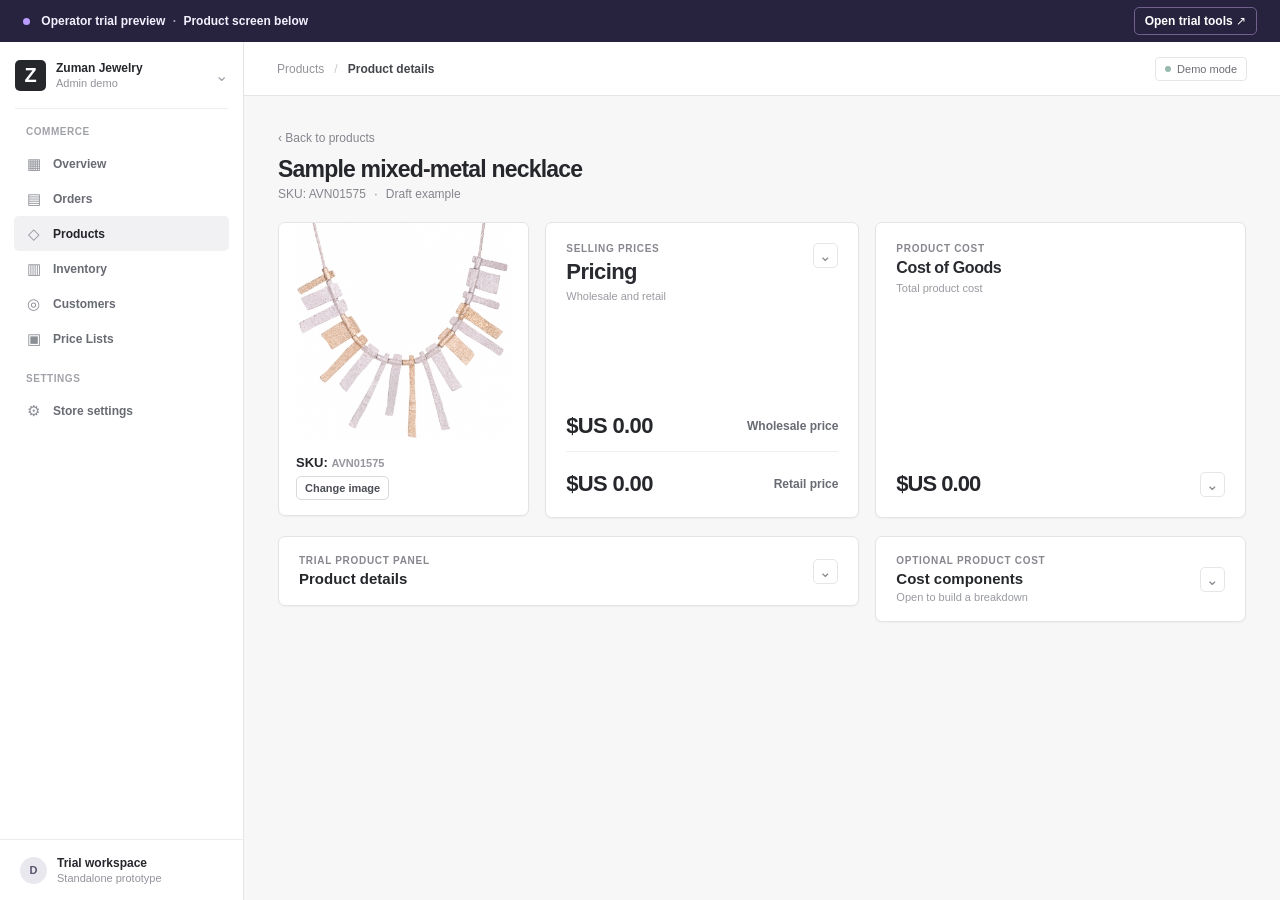
==== commit f1c7405c: "Refine pricing layout and add Hebrew translation override" ====
--- a/product-economics/index.html
+++ b/product-economics/index.html
@@ -5,8 +5,8 @@
   <meta name="viewport" content="width=device-width,initial-scale=1">
   <title>Product details | Zuman Admin Trial</title>
   <meta name="description" content="Standalone Medusa-style product cost and pricing trial.">
-  <link rel="stylesheet" href="./style.css?v=2026-10-18-5">
-  <script src="./app.js?v=2026-10-18-5" defer></script>
+  <link rel="stylesheet" href="./style.css?v=2026-10-18-6">
+  <script src="./app.js?v=2026-10-18-6" defer></script>
 </head>
 <body>
   <div class="trial-rail">
@@ -33,8 +33,8 @@
             <summary>
               <span class="summary-heading"><span class="eyebrow">Selling prices</span><strong>Pricing</strong><small>Wholesale and retail</small></span>
               <span class="price-overview">
-                <span><small>Wholesale price</small><strong id="wholesaleOverview">$US 0.00</strong></span>
-                <span><small>Retail price</small><strong id="retailOverview">$US 0.00</strong></span>
+                <span><strong id="wholesaleOverview">$US 0.00</strong><small>Wholesale price</small></span>
+                <span><strong id="retailOverview">$US 0.00</strong><small>Retail price</small></span>
               </span>
               <span class="expand-control" aria-hidden="true">⌄</span>
             </summary>
@@ -81,7 +81,7 @@
               <div class="field-row span-full"><label>Gemstones</label><div class="catalog-stone-grid"><select id="catalogStone1" class="text-input" aria-label="Gemstone 1"></select><select id="catalogStone2" class="text-input" aria-label="Gemstone 2"></select><select id="catalogStone3" class="text-input" aria-label="Gemstone 3"></select><select id="catalogStone4" class="text-input" aria-label="Gemstone 4"></select></div></div>
               <fieldset class="catalog-fieldset span-full"><legend>Show</legend><div class="choice-inline"><label><input type="radio" name="catalogStatus" value="Active" checked>Active</label><label><input type="radio" name="catalogStatus" value="Inactive">Inactive</label></div><div class="show-choices" id="catalogShow"><label><input type="checkbox" value="All users" checked>All users</label><label><input type="checkbox" value="Only registered">Only Registered</label><label><input type="checkbox" value="Wholesale">Wholesale</label><label><input type="checkbox" value="Retail" checked>Retail</label></div><p id="showStatus" class="helper" role="status" aria-live="polite">Wholesale requires Only Registered.</p></fieldset>
               <div class="field-row span-full"><label for="tagInput">Tags</label><div class="related-input"><input id="tagInput" class="text-input" maxlength="60" placeholder="Add a tag"><button type="button" id="addTag" class="btn btn-secondary">Add tag</button></div><div id="presetTags" class="preset-tags" aria-label="Suggested tags"><button type="button" data-tag="Necklace">Necklace</button><button type="button" data-tag="Mixed metal">Mixed metal</button><button type="button" data-tag="Geometric">Geometric</button><button type="button" data-tag="Statement">Statement</button><button type="button" data-tag="Gold tone">Gold tone</button><button type="button" data-tag="Silver tone">Silver tone</button><button type="button" data-tag="Bars">Bars</button><button type="button" data-tag="Pendant">Pendant</button></div><div id="tagList" class="related-list" aria-live="polite"></div></div>
-              <div class="field-row span-full description-section"><div class="description-heading"><span class="derived-label">Description</span><button type="button" id="toggleDescription" class="description-switch" role="switch" aria-label="Description" aria-checked="true"><span class="switch-track" aria-hidden="true"><span class="switch-knob"></span></span><span id="descriptionToggleLabel">On</span></button></div><div class="description-grid"><div><label for="catalogDescription">English · AI image draft</label><textarea id="catalogDescription" class="text-input" rows="5">A geometric statement necklace with alternating warm and cool metallic bars suspended from a fine chain.</textarea><p id="descriptionSource" class="helper">Example draft for the sample image. Edit before use.</p></div><div><label for="catalogDescriptionHebrew">עברית · translation of English draft</label><textarea id="catalogDescriptionHebrew" class="text-input" rows="5" lang="he" dir="rtl">שרשרת בולטת בעיצוב גיאומטרי, עם מוטות מתכתיים בגוונים חמים וקרים לסירוגין התלויים על שרשרת עדינה.</textarea><p id="hebrewSource" class="helper">Translated from the sample English draft. Editable.</p></div></div></div>
+              <div class="field-row span-full description-section"><div class="description-heading"><span class="derived-label">Description</span><button type="button" id="toggleDescription" class="description-switch" role="switch" aria-label="Description" aria-checked="true"><span class="switch-track" aria-hidden="true"><span class="switch-knob"></span></span><span id="descriptionToggleLabel">On</span></button></div><div class="description-grid"><div><label for="catalogDescription">English · AI image draft</label><textarea id="catalogDescription" class="text-input" rows="5">A geometric statement necklace with alternating warm and cool metallic bars suspended from a fine chain.</textarea><p id="descriptionSource" class="helper">Example draft for the sample image. Edit before use.</p></div><div><div class="hebrew-heading"><label for="catalogDescriptionHebrew">עברית · translation of English draft</label><button type="button" id="revertHebrew" class="link-button" disabled>Revert to translation</button></div><textarea id="catalogDescriptionHebrew" class="text-input" rows="5" lang="he" dir="rtl">שרשרת בולטת בעיצוב גיאומטרי, עם מוטות מתכתיים בגוונים חמים וקרים לסירוגין התלויים על שרשרת עדינה.</textarea><p id="hebrewSource" class="helper" role="status" aria-live="polite">Translated from the sample English draft. Editable.</p><p class="helper translation-disclosure">Edited English is sent to MyMemory for automatic translation.</p></div></div></div>
               <div class="field-row span-full"><label for="catalogInternalNote">Internal note, invisible to public</label><textarea id="catalogInternalNote" class="text-input" rows="3"></textarea></div>
               <div class="field-row span-full"><label for="relatedProductInput">Related products</label><div class="related-input"><input id="relatedProductInput" class="text-input" maxlength="80" placeholder="Enter related SKU"><button type="button" id="addRelatedProduct" class="btn btn-secondary">Add</button></div><div id="relatedProducts" class="related-list"></div></div>
             </div>
--- a/product-economics/style.css
+++ b/product-economics/style.css
@@ -69,7 +69,7 @@
 .pricing-card .summary-heading > strong { font-size: 22px; }
 .cost-card .summary-heading > strong { font-size: 16px; }
 .cost-card .overview-value { font-size: 22px; }
-.pricing-card .price-overview strong { font-size: 24px; }
+.pricing-card .price-overview strong { font-size: 22px; }
 .summary-heading > small { color: #9a9ba1; font-size: 11px; }
 .summary-bottom { display: flex; align-items: end; justify-content: space-between; margin-top: auto; }
 .overview-value { font-size: 27px; letter-spacing: -.045em; }
@@ -79,6 +79,7 @@
 .price-overview > span { display: flex; align-items: center; justify-content: space-between; gap: 8px; padding-bottom: 12px; border-bottom: 1px solid #efeff1; }
 .price-overview > span:last-child { border-bottom: 0; padding-bottom: 0; }
 .price-overview small { color: #686b73; font-size: 12px; font-weight: 600; }
+.price-overview small { text-align: right; }
 .price-overview strong { font-size: 20px; letter-spacing: -.03em; }
 .pricing-card summary > .expand-control { position: absolute; right: 20px; top: 20px; }
 .detail-body { border-top: 1px solid #ededf0; padding: 20px; }
@@ -195,6 +196,11 @@
 .description-switch[aria-checked="false"] .switch-knob { transform: translateX(0); }
 .description-grid { display: grid; grid-template-columns: repeat(2,minmax(0,1fr)); gap: 14px; }
 .description-grid > div { min-width: 0; }
+.hebrew-heading { display: flex; align-items: center; justify-content: space-between; gap: 8px; }
+.hebrew-heading label { margin-bottom: 7px; }
+.hebrew-heading .link-button { margin: -4px 0 0; white-space: nowrap; }
+.hebrew-heading .link-button:disabled { color: #aaabb1; text-decoration: none; cursor: default; }
+.translation-disclosure { font-size: 10px; }
 .description-grid textarea { min-height: 124px; }
 .description-section.is-disabled .description-grid { opacity: .5; }
 .description-section.is-disabled .description-grid textarea { background: #f4f4f5; }
